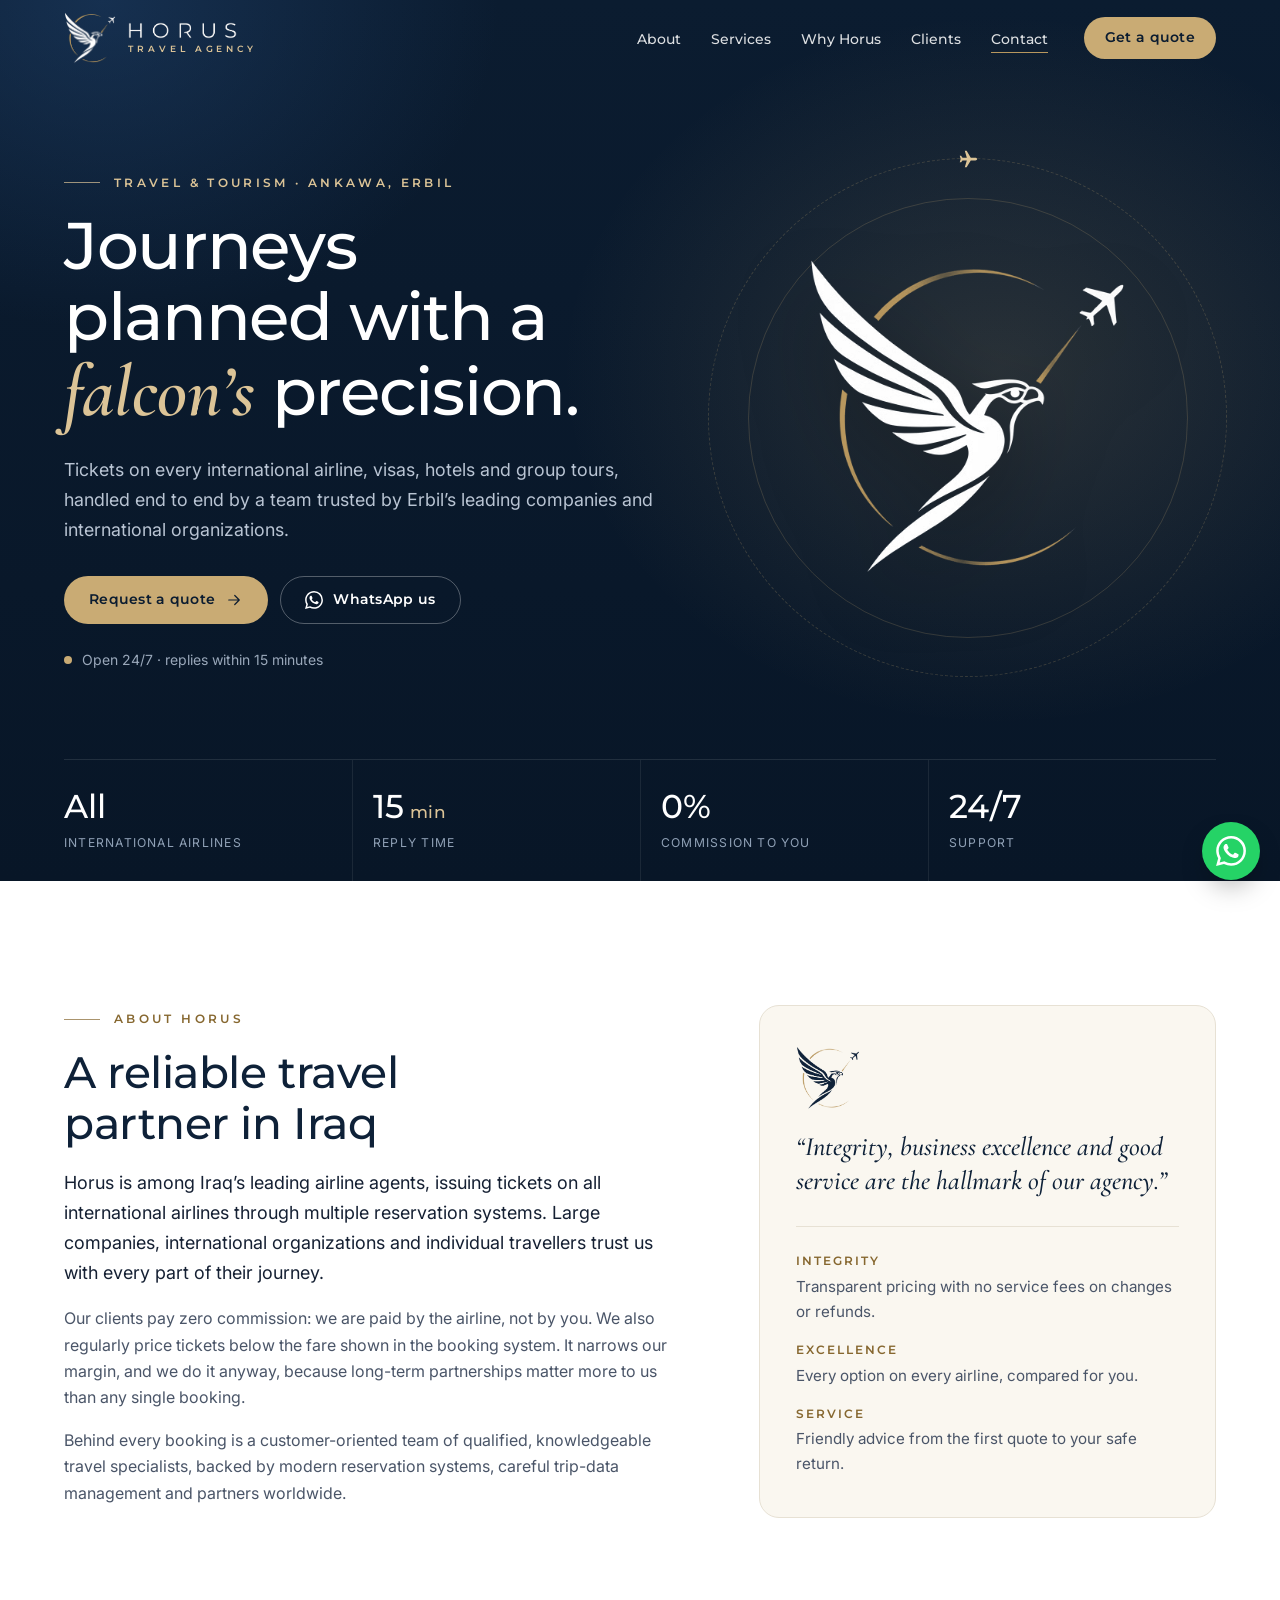
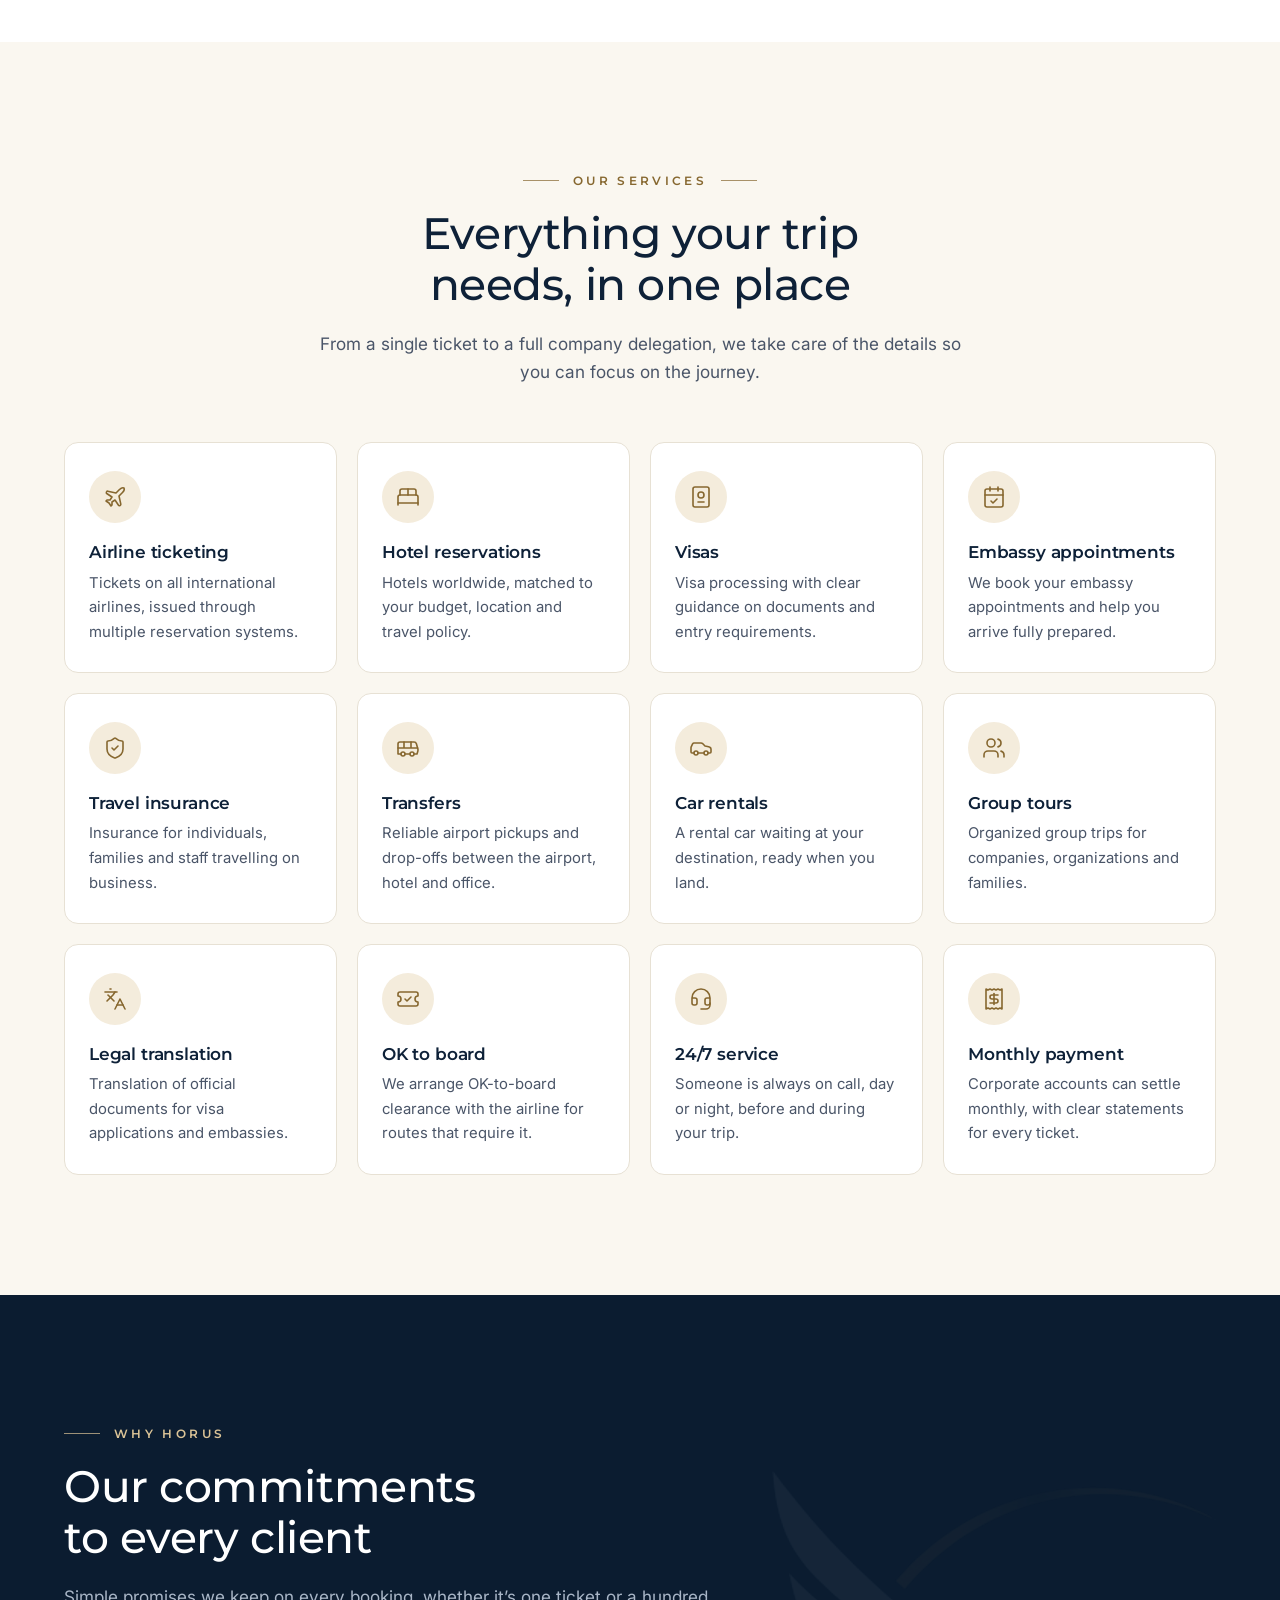
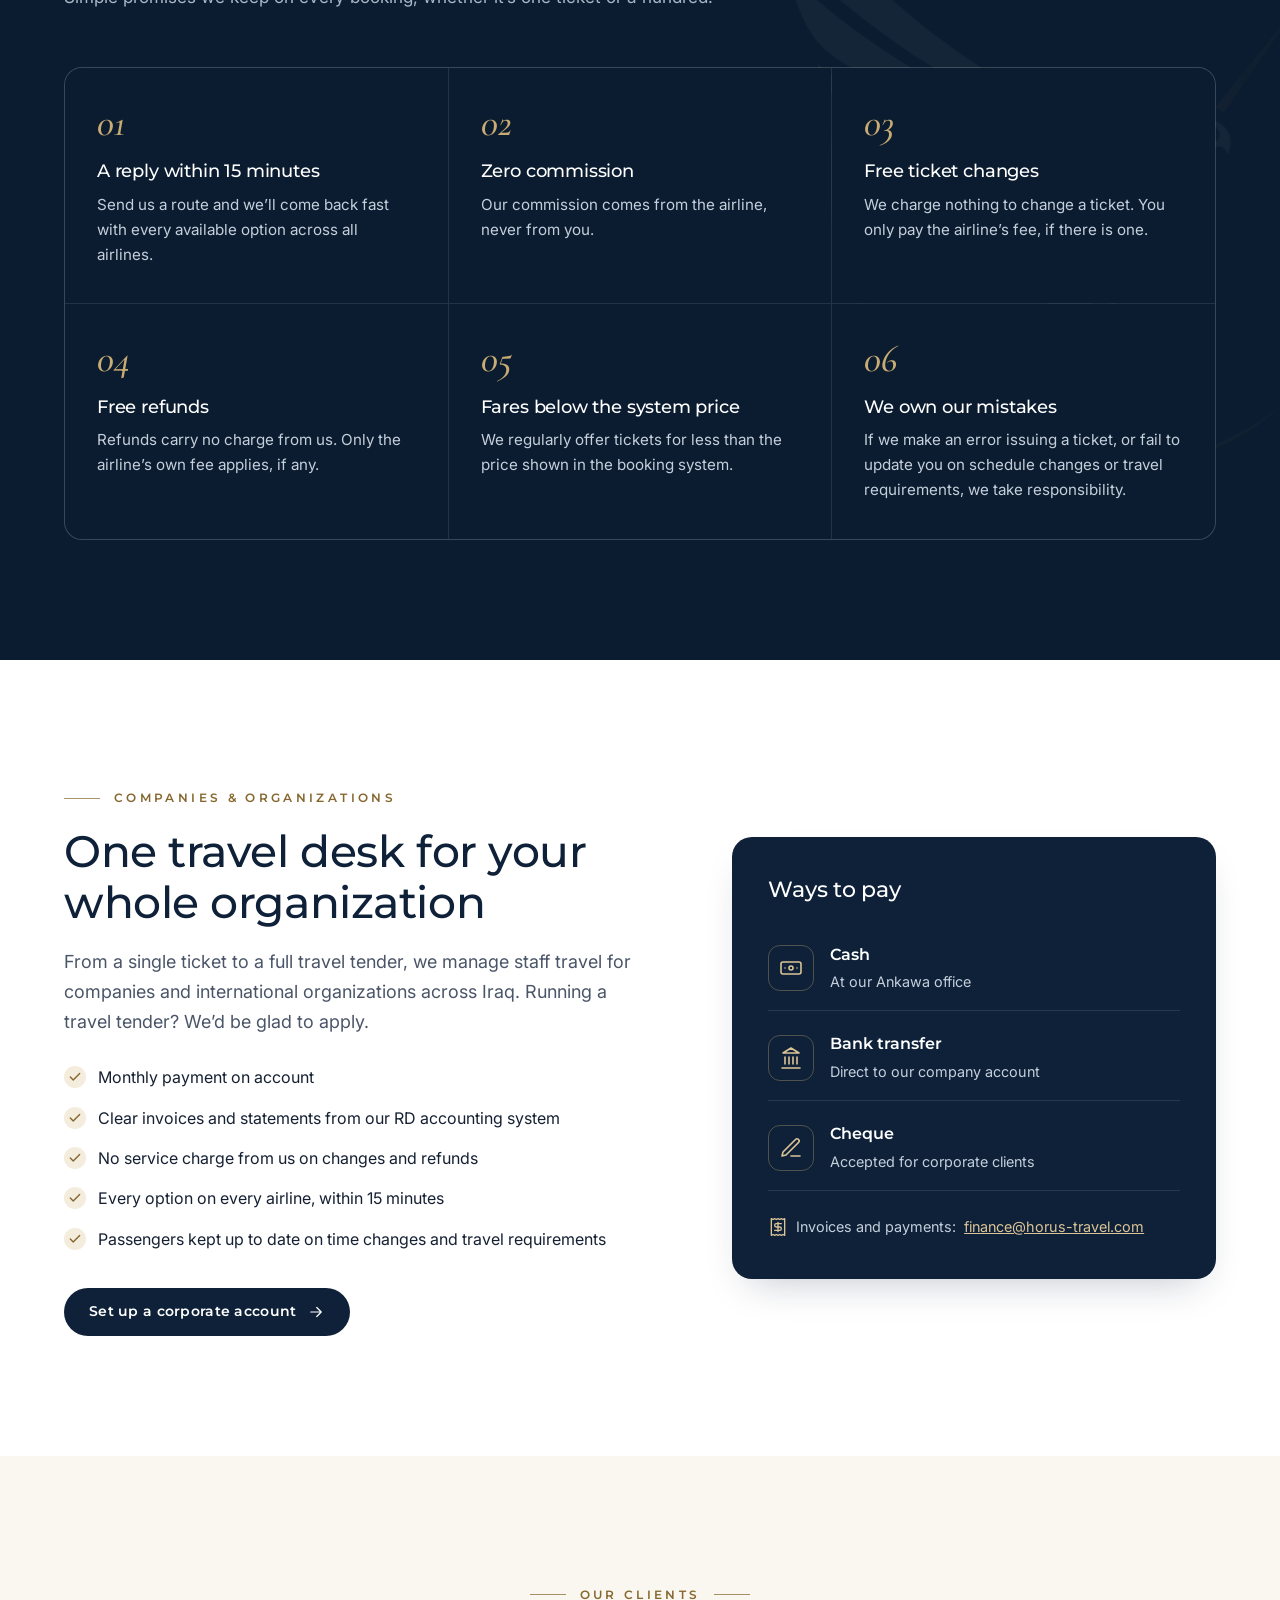
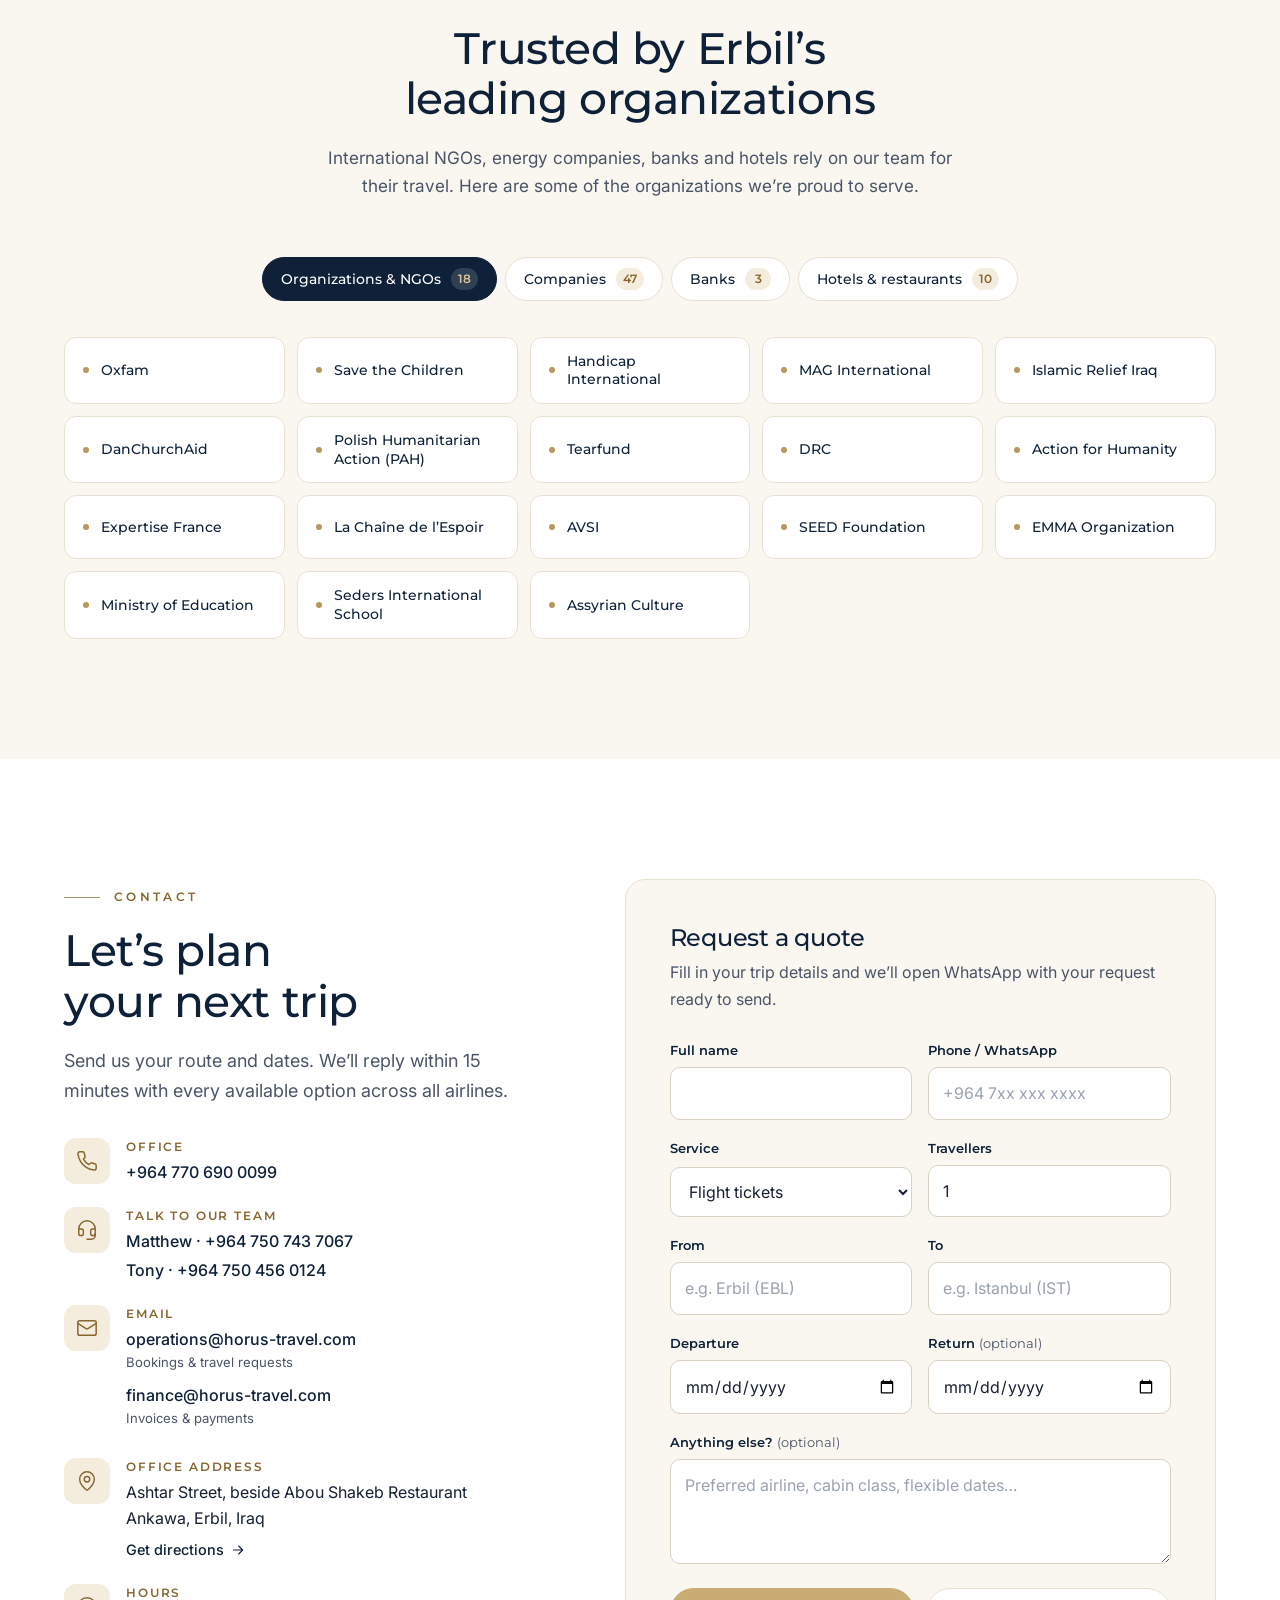
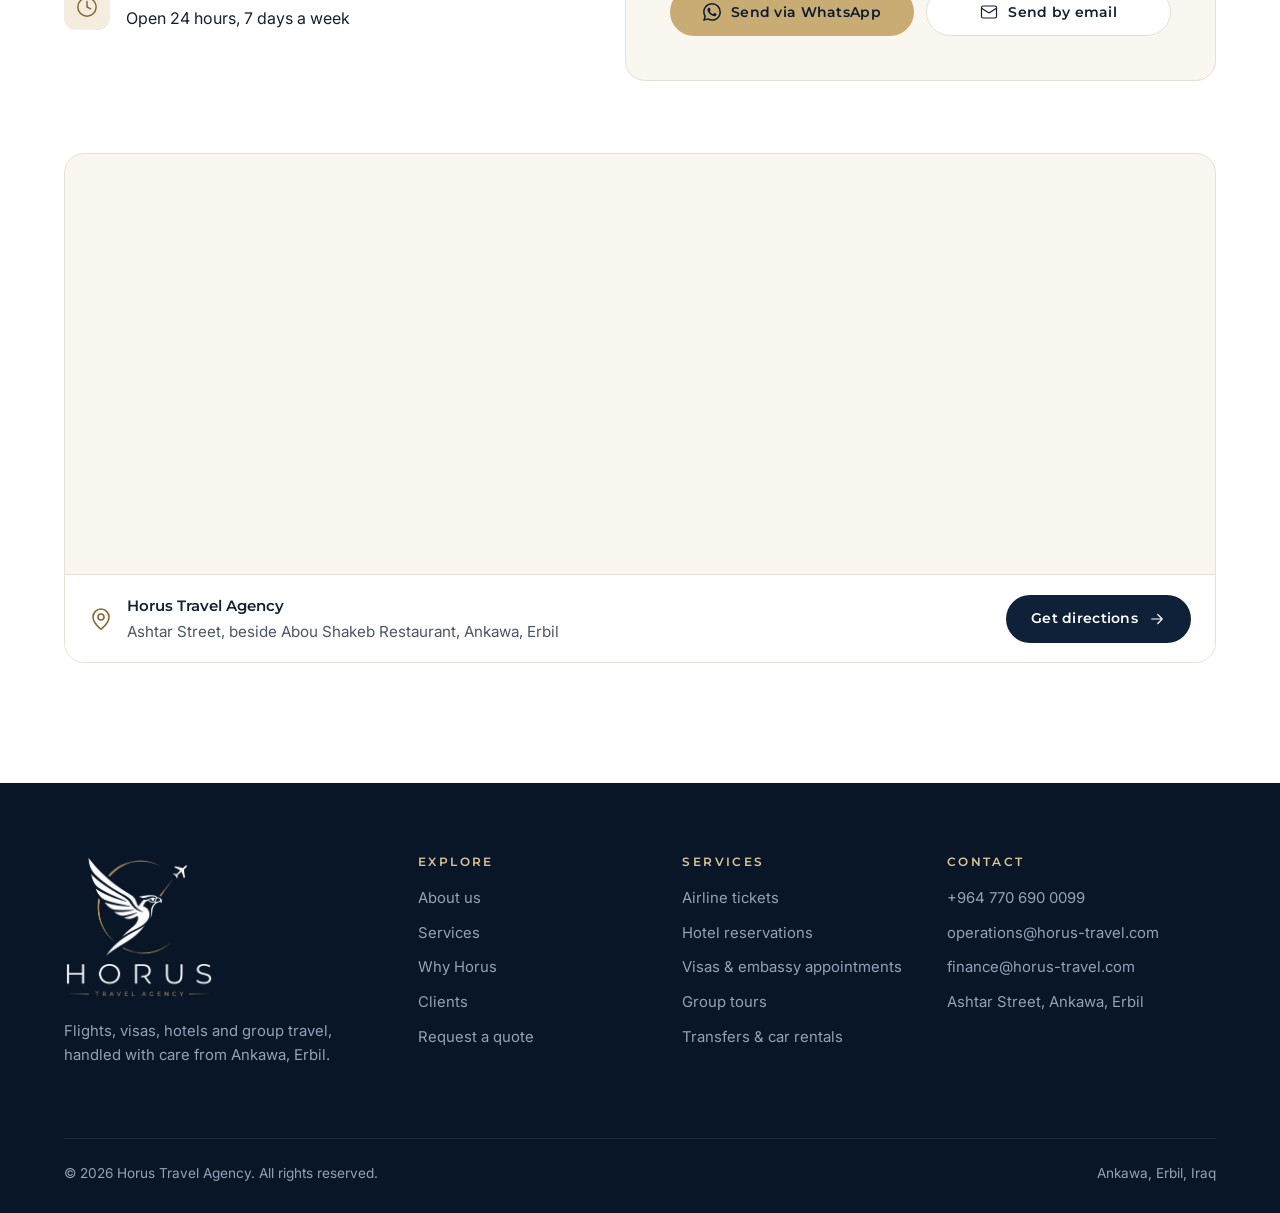
==== index.html @ 97828ed6 "Move website files to repository root for GitHub Pages Co-Authored-By: Claude Opus 5.5 (1M context) " ====
<!doctype html>
<html lang="en">
<head>
  <meta charset="utf-8">
  <meta name="viewport" content="width=device-width, initial-scale=1">
  <title>Horus Travel Agency | Flights, Visas &amp; Hotels in Erbil</title>
  <meta name="description" content="Horus Travel Agency in Ankawa, Erbil: tickets on all international airlines, visas, hotel reservations, group tours, transfers and 24/7 support. Zero commission and replies within 15 minutes.">
  <meta name="theme-color" content="#0B1C30">
  <link rel="canonical" href="https://horus-travel.com/">

  <meta property="og:type" content="website">
  <meta property="og:site_name" content="Horus Travel Agency">
  <meta property="og:title" content="Horus Travel Agency | Erbil, Iraq">
  <meta property="og:description" content="Tickets on all international airlines, visas, hotels and group tours. Zero commission, replies within 15 minutes, 24/7.">
  <meta property="og:url" content="https://horus-travel.com/">
  <meta property="og:image" content="https://horus-travel.com/assets/og-image.jpg">
  <meta name="twitter:card" content="summary_large_image">

  <link rel="icon" type="image/png" href="assets/favicon.png">
  <link rel="apple-touch-icon" href="assets/apple-touch-icon.png">

  <link rel="preconnect" href="https://fonts.googleapis.com">
  <link rel="preconnect" href="https://fonts.gstatic.com" crossorigin>
  <link href="https://fonts.googleapis.com/css2?family=Cormorant+Garamond:ital,wght@1,500;1,600&family=Inter:wght@400;500;600&family=Montserrat:wght@400;500;600&display=swap" rel="stylesheet">
  <link rel="stylesheet" href="css/style.css">
  <script>document.documentElement.classList.add('js');</script>

  <script type="application/ld+json">
  {
    "@context": "https://schema.org",
    "@type": "TravelAgency",
    "name": "Horus Travel Agency",
    "url": "https://horus-travel.com/",
    "logo": "https://horus-travel.com/assets/horus-logo.png",
    "image": "https://horus-travel.com/assets/og-image.jpg",
    "telephone": "+9647706900099",
    "email": "operations@horus-travel.com",
    "address": {
      "@type": "PostalAddress",
      "streetAddress": "Ashtar Street, beside Abou Shakeb Restaurant",
      "addressLocality": "Ankawa, Erbil",
      "addressCountry": "IQ"
    },
    "geo": {
      "@type": "GeoCoordinates",
      "latitude": 36.2302055,
      "longitude": 43.9888115
    },
    "hasMap": "https://www.google.com/maps?q=36.2302055,43.9888115",
    "openingHoursSpecification": {
      "@type": "OpeningHoursSpecification",
      "dayOfWeek": ["Monday","Tuesday","Wednesday","Thursday","Friday","Saturday","Sunday"],
      "opens": "00:00",
      "closes": "23:59"
    },
    "paymentAccepted": "Cash, Bank transfer, Cheque"
  }
  </script>
</head>
<body>

  <!-- Icon sprite -->
  <svg width="0" height="0" style="position:absolute" aria-hidden="true">
    <symbol id="i-plane" viewBox="0 0 24 24"><path d="M17.8 19.2 16 11l3.5-3.5C21 6 21.5 4 21 3c-1-.5-3 0-4.5 1.5L13 8 4.8 6.2c-.5-.1-.9.1-1.1.5l-.3.5c-.2.5-.1 1 .3 1.3L9 12l-2 3H4l-1 1 3 2 2 3 1-1v-3l3-2 3.5 5.3c.3.4.8.5 1.3.3l.5-.2c.4-.3.6-.7.5-1.2z"/></symbol>
    <symbol id="i-jet" viewBox="0 0 24 24"><path d="M12 2c.8 0 1.5.9 1.5 2v5l7.5 4.5v2l-7.5-2.2V18l2 1.5V21L12 20l-3.5 1v-1.5l2-1.5v-4.7L3 15.5v-2L10.5 9V4c0-1.1.7-2 1.5-2z"/></symbol>
    <symbol id="i-bed" viewBox="0 0 24 24"><path d="M2 20v-8a2 2 0 0 1 2-2h16a2 2 0 0 1 2 2v8"/><path d="M4 10V6a2 2 0 0 1 2-2h12a2 2 0 0 1 2 2v4"/><path d="M12 4v6"/><path d="M2 18h20"/></symbol>
    <symbol id="i-passport" viewBox="0 0 24 24"><rect x="4" y="2" width="16" height="20" rx="2"/><circle cx="12" cy="10" r="3"/><path d="M9 17h6"/></symbol>
    <symbol id="i-calendar" viewBox="0 0 24 24"><rect x="3" y="4" width="18" height="18" rx="2"/><path d="M16 2v4M8 2v4M3 10h18"/><path d="m9 16 2 2 4-4"/></symbol>
    <symbol id="i-shield" viewBox="0 0 24 24"><path d="M20 13c0 5-3.5 7.5-7.66 8.95a1 1 0 0 1-.67-.01C7.5 20.5 4 18 4 13V6a1 1 0 0 1 1-1c2 0 4.5-1.2 6.24-2.72a1.17 1.17 0 0 1 1.52 0C14.51 3.81 17 5 19 5a1 1 0 0 1 1 1z"/><path d="m9 12 2 2 4-4"/></symbol>
    <symbol id="i-bus" viewBox="0 0 24 24"><path d="M8 6v6M15 6v6M2 12h19.6"/><path d="M18 18h3s.5-1.7.8-2.8c.1-.4.2-.8.2-1.2 0-.4-.1-.8-.2-1.2l-1.4-5C20.1 6.8 19.1 6 18 6H4a2 2 0 0 0-2 2v10h3"/><circle cx="7" cy="18" r="2"/><path d="M9 18h5"/><circle cx="16" cy="18" r="2"/></symbol>
    <symbol id="i-car" viewBox="0 0 24 24"><path d="M19 17h2c.6 0 1-.4 1-1v-3c0-.9-.7-1.7-1.5-1.9C18.7 10.6 16 10 16 10s-1.3-1.4-2.2-2.3c-.5-.4-1.1-.7-1.8-.7H5c-.6 0-1.1.4-1.4.9l-1.4 2.9A3.7 3.7 0 0 0 2 12v4c0 .6.4 1 1 1h2"/><circle cx="7" cy="17" r="2"/><path d="M9 17h6"/><circle cx="17" cy="17" r="2"/></symbol>
    <symbol id="i-users" viewBox="0 0 24 24"><path d="M16 21v-2a4 4 0 0 0-4-4H6a4 4 0 0 0-4 4v2"/><circle cx="9" cy="7" r="4"/><path d="M22 21v-2a4 4 0 0 0-3-3.87"/><path d="M16 3.13a4 4 0 0 1 0 7.75"/></symbol>
    <symbol id="i-languages" viewBox="0 0 24 24"><path d="m5 8 6 6"/><path d="m4 14 6-6 2-3"/><path d="M2 5h12"/><path d="M7 2h1"/><path d="m22 22-5-10-5 10"/><path d="M14 18h6"/></symbol>
    <symbol id="i-ticket" viewBox="0 0 24 24"><path d="M2 9a3 3 0 0 1 0 6v2a2 2 0 0 0 2 2h16a2 2 0 0 0 2-2v-2a3 3 0 0 1 0-6V7a2 2 0 0 0-2-2H4a2 2 0 0 0-2 2Z"/><path d="m9 12 2 2 4-4"/></symbol>
    <symbol id="i-headset" viewBox="0 0 24 24"><path d="M3 11h3a2 2 0 0 1 2 2v3a2 2 0 0 1-2 2H5a2 2 0 0 1-2-2v-5Zm0 0a9 9 0 1 1 18 0m0 0v5a2 2 0 0 1-2 2h-1a2 2 0 0 1-2-2v-3a2 2 0 0 1 2-2h3Z"/><path d="M21 16v2a4 4 0 0 1-4 4h-5"/></symbol>
    <symbol id="i-receipt" viewBox="0 0 24 24"><path d="M4 2v20l2-1 2 1 2-1 2 1 2-1 2 1 2-1 2 1V2l-2 1-2-1-2 1-2-1-2 1-2-1-2 1Z"/><path d="M16 8h-6a2 2 0 1 0 0 4h4a2 2 0 1 1 0 4H8"/><path d="M12 17.5v-11"/></symbol>
    <symbol id="i-banknote" viewBox="0 0 24 24"><rect x="2" y="6" width="20" height="12" rx="2"/><circle cx="12" cy="12" r="2"/><path d="M6 12h.01M18 12h.01"/></symbol>
    <symbol id="i-bank" viewBox="0 0 24 24"><path d="M3 22h18"/><path d="M6 18v-7M10 18v-7M14 18v-7M18 18v-7"/><path d="M12 2 20 7H4z"/></symbol>
    <symbol id="i-pen" viewBox="0 0 24 24"><path d="M12 20h9"/><path d="M16.5 3.5a2.12 2.12 0 0 1 3 3L7 19l-4 1 1-4Z"/></symbol>
    <symbol id="i-phone" viewBox="0 0 24 24"><path d="M22 16.92v3a2 2 0 0 1-2.18 2 19.79 19.79 0 0 1-8.63-3.07 19.5 19.5 0 0 1-6-6 19.79 19.79 0 0 1-3.07-8.67A2 2 0 0 1 4.11 2h3a2 2 0 0 1 2 1.72 12.84 12.84 0 0 0 .7 2.81 2 2 0 0 1-.45 2.11L8.09 9.91a16 16 0 0 0 6 6l1.27-1.27a2 2 0 0 1 2.11-.45 12.84 12.84 0 0 0 2.81.7A2 2 0 0 1 22 16.92z"/></symbol>
    <symbol id="i-mail" viewBox="0 0 24 24"><rect x="2" y="4" width="20" height="16" rx="2"/><path d="m22 7-8.97 5.7a1.94 1.94 0 0 1-2.06 0L2 7"/></symbol>
    <symbol id="i-pin" viewBox="0 0 24 24"><path d="M20 10c0 4.993-5.539 10.193-7.399 11.799a1 1 0 0 1-1.202 0C9.539 20.193 4 14.993 4 10a8 8 0 0 1 16 0"/><circle cx="12" cy="10" r="3"/></symbol>
    <symbol id="i-clock" viewBox="0 0 24 24"><circle cx="12" cy="12" r="10"/><path d="M12 6v6l4 2"/></symbol>
    <symbol id="i-check" viewBox="0 0 24 24"><path d="M20 6 9 17l-5-5"/></symbol>
    <symbol id="i-arrow" viewBox="0 0 24 24"><path d="M5 12h14M13 6l6 6-6 6"/></symbol>
    <symbol id="i-whatsapp" viewBox="0 0 24 24"><path d="M17.472 14.382c-.297-.149-1.758-.867-2.03-.967-.273-.099-.471-.148-.67.15-.197.297-.767.966-.94 1.164-.173.199-.347.223-.644.075-.297-.15-1.255-.463-2.39-1.475-.883-.788-1.48-1.761-1.653-2.059-.173-.297-.018-.458.13-.606.134-.133.298-.347.446-.52.149-.174.198-.298.298-.497.099-.198.05-.371-.025-.52-.075-.149-.669-1.612-.916-2.207-.242-.579-.487-.5-.669-.51-.173-.008-.371-.01-.57-.01-.198 0-.52.074-.792.372-.272.297-1.04 1.016-1.04 2.479 0 1.462 1.065 2.875 1.213 3.074.149.198 2.096 3.2 5.077 4.487.709.306 1.262.489 1.694.625.712.227 1.36.195 1.871.118.571-.085 1.758-.719 2.006-1.413.248-.694.248-1.289.173-1.413-.074-.124-.272-.198-.57-.347m-5.421 7.403h-.004a9.87 9.87 0 0 1-5.031-1.378l-.361-.214-3.741.982.998-3.648-.235-.374a9.86 9.86 0 0 1-1.51-5.26c.001-5.45 4.436-9.884 9.888-9.884 2.64 0 5.122 1.03 6.988 2.898a9.825 9.825 0 0 1 2.893 6.994c-.003 5.45-4.437 9.884-9.885 9.884m8.413-18.297A11.815 11.815 0 0 0 12.05 0C5.495 0 .16 5.335.157 11.892c0 2.096.547 4.142 1.588 5.945L.057 24l6.305-1.654a11.882 11.882 0 0 0 5.683 1.448h.005c6.554 0 11.89-5.335 11.893-11.893a11.821 11.821 0 0 0-3.48-8.413Z"/></symbol>
  </svg>

  <a class="skip-link" href="#main">Skip to content</a>

  <!-- ============ Header ============ -->
  <header class="site-header" id="top">
    <div class="container header-inner">
      <a class="brand" href="#top" aria-label="Horus Travel Agency, back to top">
        <span class="brand-mark">
          <img class="on-light" src="assets/horus-mark.png" alt="" width="421" height="418">
          <img class="on-dark" src="assets/horus-mark-light.png" alt="" width="421" height="418">
        </span>
        <span class="brand-text">
          <span class="brand-word">
            <img class="on-light" src="assets/horus-wordmark.png" alt="" width="605" height="94">
            <img class="on-dark" src="assets/horus-wordmark-light.png" alt="" width="605" height="94">
          </span>
          <span class="brand-tag">Travel Agency</span>
        </span>
      </a>

      <nav class="site-nav" id="site-nav" aria-label="Main">
        <ul>
          <li><a href="#about">About</a></li>
          <li><a href="#services">Services</a></li>
          <li><a href="#why">Why Horus</a></li>
          <li><a href="#clients">Clients</a></li>
          <li><a href="#contact">Contact</a></li>
        </ul>
        <a class="btn btn-gold nav-cta" href="#quote">Get a quote</a>
      </nav>

      <button class="nav-toggle" type="button" aria-controls="site-nav" aria-expanded="false" aria-label="Open menu">
        <span></span><span></span><span></span>
      </button>
    </div>
  </header>

  <main id="main">

    <!-- ============ Hero ============ -->
    <section class="hero">
      <div class="hero-bg" aria-hidden="true"></div>
      <div class="container hero-grid">
        <div class="hero-copy">
          <p class="eyebrow eyebrow-light">Travel &amp; Tourism · Ankawa, Erbil</p>
          <h1>Journeys planned with a <em>falcon’s</em> precision.</h1>
          <p class="hero-lead">Tickets on every international airline, visas, hotels and group tours, handled end to end by a team trusted by Erbil’s leading companies and international organizations.</p>
          <div class="hero-actions">
            <a class="btn btn-gold" href="#quote">Request a quote <svg class="icon"><use href="#i-arrow"/></svg></a>
            <a class="btn btn-ghost" href="https://wa.me/9647706900099" target="_blank" rel="noopener"><svg class="icon icon-fill"><use href="#i-whatsapp"/></svg> WhatsApp us</a>
          </div>
          <p class="hero-note"><span class="pulse" aria-hidden="true"></span> Open 24/7 · replies within 15 minutes</p>
        </div>

        <div class="hero-art" aria-hidden="true">
          <div class="orbit orbit-inner"></div>
          <div class="orbit orbit-outer"><svg class="orbit-plane icon-fill"><use href="#i-jet"/></svg></div>
          <img src="assets/horus-mark-light.png" alt="" width="421" height="418">
        </div>
      </div>

      <div class="container">
        <ul class="stats">
          <li><strong>All</strong><span>International airlines</span></li>
          <li><strong>15<small> min</small></strong><span>Reply time</span></li>
          <li><strong>0%</strong><span>Commission to you</span></li>
          <li><strong>24/7</strong><span>Support</span></li>
        </ul>
      </div>
    </section>

    <!-- ============ About ============ -->
    <section class="section about" id="about">
      <div class="container about-grid">
        <div class="about-copy reveal">
          <p class="eyebrow">About Horus</p>
          <h2>A reliable travel partner in Iraq</h2>
          <p class="lead">Horus is among Iraq’s leading airline agents, issuing tickets on all international airlines through multiple reservation systems. Large companies, international organizations and individual travellers trust us with every part of their journey.</p>
          <p>Our clients pay zero commission: we are paid by the airline, not by you. We also regularly price tickets below the fare shown in the booking system. It narrows our margin, and we do it anyway, because long-term partnerships matter more to us than any single booking.</p>
          <p>Behind every booking is a customer-oriented team of qualified, knowledgeable travel specialists, backed by modern reservation systems, careful trip-data management and partners worldwide.</p>
        </div>

        <aside class="about-card reveal">
          <img class="about-card-mark" src="assets/horus-mark.png" alt="" width="421" height="418">
          <blockquote>“Integrity, business excellence and good service are the hallmark of our agency.”</blockquote>
          <ul class="values">
            <li><strong>Integrity</strong><span>Transparent pricing with no service fees on changes or refunds.</span></li>
            <li><strong>Excellence</strong><span>Every option on every airline, compared for you.</span></li>
            <li><strong>Service</strong><span>Friendly advice from the first quote to your safe return.</span></li>
          </ul>
        </aside>
      </div>
    </section>

    <!-- ============ Services ============ -->
    <section class="section services" id="services">
      <div class="container">
        <div class="section-head center reveal">
          <p class="eyebrow">Our services</p>
          <h2>Everything your trip needs, in one place</h2>
          <p>From a single ticket to a full company delegation, we take care of the details so you can focus on the journey.</p>
        </div>

        <div class="service-grid stagger">
          <article class="service-card reveal">
            <div class="service-icon"><svg class="icon"><use href="#i-plane"/></svg></div>
            <h3>Airline ticketing</h3>
            <p>Tickets on all international airlines, issued through multiple reservation systems.</p>
          </article>
          <article class="service-card reveal">
            <div class="service-icon"><svg class="icon"><use href="#i-bed"/></svg></div>
            <h3>Hotel reservations</h3>
            <p>Hotels worldwide, matched to your budget, location and travel policy.</p>
          </article>
          <article class="service-card reveal">
            <div class="service-icon"><svg class="icon"><use href="#i-passport"/></svg></div>
            <h3>Visas</h3>
            <p>Visa processing with clear guidance on documents and entry requirements.</p>
          </article>
          <article class="service-card reveal">
            <div class="service-icon"><svg class="icon"><use href="#i-calendar"/></svg></div>
            <h3>Embassy appointments</h3>
            <p>We book your embassy appointments and help you arrive fully prepared.</p>
          </article>
          <article class="service-card reveal">
            <div class="service-icon"><svg class="icon"><use href="#i-shield"/></svg></div>
            <h3>Travel insurance</h3>
            <p>Insurance for individuals, families and staff travelling on business.</p>
          </article>
          <article class="service-card reveal">
            <div class="service-icon"><svg class="icon"><use href="#i-bus"/></svg></div>
            <h3>Transfers</h3>
            <p>Reliable airport pickups and drop-offs between the airport, hotel and office.</p>
          </article>
          <article class="service-card reveal">
            <div class="service-icon"><svg class="icon"><use href="#i-car"/></svg></div>
            <h3>Car rentals</h3>
            <p>A rental car waiting at your destination, ready when you land.</p>
          </article>
          <article class="service-card reveal">
            <div class="service-icon"><svg class="icon"><use href="#i-users"/></svg></div>
            <h3>Group tours</h3>
            <p>Organized group trips for companies, organizations and families.</p>
          </article>
          <article class="service-card reveal">
            <div class="service-icon"><svg class="icon"><use href="#i-languages"/></svg></div>
            <h3>Legal translation</h3>
            <p>Translation of official documents for visa applications and embassies.</p>
          </article>
          <article class="service-card reveal">
            <div class="service-icon"><svg class="icon"><use href="#i-ticket"/></svg></div>
            <h3>OK to board</h3>
            <p>We arrange OK-to-board clearance with the airline for routes that require it.</p>
          </article>
          <article class="service-card reveal">
            <div class="service-icon"><svg class="icon"><use href="#i-headset"/></svg></div>
            <h3>24/7 service</h3>
            <p>Someone is always on call, day or night, before and during your trip.</p>
          </article>
          <article class="service-card reveal">
            <div class="service-icon"><svg class="icon"><use href="#i-receipt"/></svg></div>
            <h3>Monthly payment</h3>
            <p>Corporate accounts can settle monthly, with clear statements for every ticket.</p>
          </article>
        </div>
      </div>
    </section>

    <!-- ============ Why Horus ============ -->
    <section class="section why" id="why">
      <img class="why-watermark" src="assets/horus-mark-light.png" alt="" width="421" height="418" aria-hidden="true">
      <div class="container">
        <div class="section-head reveal">
          <p class="eyebrow eyebrow-light">Why Horus</p>
          <h2>Our commitments to every client</h2>
          <p>Simple promises we keep on every booking, whether it’s one ticket or a hundred.</p>
        </div>

        <ol class="why-grid stagger">
          <li class="why-item reveal">
            <span class="why-num">01</span>
            <h3>A reply within 15 minutes</h3>
            <p>Send us a route and we’ll come back fast with every available option across all airlines.</p>
          </li>
          <li class="why-item reveal">
            <span class="why-num">02</span>
            <h3>Zero commission</h3>
            <p>Our commission comes from the airline, never from you.</p>
          </li>
          <li class="why-item reveal">
            <span class="why-num">03</span>
            <h3>Free ticket changes</h3>
            <p>We charge nothing to change a ticket. You only pay the airline’s fee, if there is one.</p>
          </li>
          <li class="why-item reveal">
            <span class="why-num">04</span>
            <h3>Free refunds</h3>
            <p>Refunds carry no charge from us. Only the airline’s own fee applies, if any.</p>
          </li>
          <li class="why-item reveal">
            <span class="why-num">05</span>
            <h3>Fares below the system price</h3>
            <p>We regularly offer tickets for less than the price shown in the booking system.</p>
          </li>
          <li class="why-item reveal">
            <span class="why-num">06</span>
            <h3>We own our mistakes</h3>
            <p>If we make an error issuing a ticket, or fail to update you on schedule changes or travel requirements, we take responsibility.</p>
          </li>
        </ol>
      </div>
    </section>

    <!-- ============ Corporate & payment ============ -->
    <section class="section corporate" id="corporate">
      <div class="container corp-grid">
        <div class="corp-copy reveal">
          <p class="eyebrow">Companies &amp; organizations</p>
          <h2>One travel desk for your whole organization</h2>
          <p class="lead">From a single ticket to a full travel tender, we manage staff travel for companies and international organizations across Iraq. Running a travel tender? We’d be glad to apply.</p>
          <ul class="checklist">
            <li><svg class="icon"><use href="#i-check"/></svg>Monthly payment on account</li>
            <li><svg class="icon"><use href="#i-check"/></svg>Clear invoices and statements from our RD accounting system</li>
            <li><svg class="icon"><use href="#i-check"/></svg>No service charge from us on changes and refunds</li>
            <li><svg class="icon"><use href="#i-check"/></svg>Every option on every airline, within 15 minutes</li>
            <li><svg class="icon"><use href="#i-check"/></svg>Passengers kept up to date on time changes and travel requirements</li>
          </ul>
          <a class="btn btn-navy" href="#contact">Set up a corporate account <svg class="icon"><use href="#i-arrow"/></svg></a>
        </div>

        <aside class="pay-card reveal">
          <h3>Ways to pay</h3>
          <ul class="pay-list">
            <li>
              <span class="pay-icon"><svg class="icon"><use href="#i-banknote"/></svg></span>
              <div><strong>Cash</strong><span>At our Ankawa office</span></div>
            </li>
            <li>
              <span class="pay-icon"><svg class="icon"><use href="#i-bank"/></svg></span>
              <div><strong>Bank transfer</strong><span>Direct to our company account</span></div>
            </li>
            <li>
              <span class="pay-icon"><svg class="icon"><use href="#i-pen"/></svg></span>
              <div><strong>Cheque</strong><span>Accepted for corporate clients</span></div>
            </li>
          </ul>
          <p class="pay-note"><svg class="icon"><use href="#i-receipt"/></svg> Invoices and payments: <a href="mailto:finance@horus-travel.com">finance@horus-travel.com</a></p>
        </aside>
      </div>
    </section>

    <!-- ============ Clients ============ -->
    <section class="section clients" id="clients">
      <div class="container">
        <div class="section-head center reveal">
          <p class="eyebrow">Our clients</p>
          <h2>Trusted by Erbil’s leading organizations</h2>
          <p>International NGOs, energy companies, banks and hotels rely on our team for their travel. Here are some of the organizations we’re proud to serve.</p>
        </div>

        <div class="tabs reveal" role="tablist" aria-label="Client categories">
          <button class="tab" type="button" role="tab" id="tab-org" aria-controls="panel-org" aria-selected="true">Organizations &amp; NGOs <span class="count">18</span></button>
          <button class="tab" type="button" role="tab" id="tab-co" aria-controls="panel-co" aria-selected="false" tabindex="-1">Companies <span class="count">47</span></button>
          <button class="tab" type="button" role="tab" id="tab-bank" aria-controls="panel-bank" aria-selected="false" tabindex="-1">Banks <span class="count">3</span></button>
          <button class="tab" type="button" role="tab" id="tab-hosp" aria-controls="panel-hosp" aria-selected="false" tabindex="-1">Hotels &amp; restaurants <span class="count">10</span></button>
        </div>

        <div class="tab-panel" id="panel-org" role="tabpanel" aria-labelledby="tab-org" tabindex="0">
          <ul class="client-grid">
            <li>Oxfam</li>
            <li>Save the Children</li>
            <li>Handicap International</li>
            <li>MAG International</li>
            <li>Islamic Relief Iraq</li>
            <li>DanChurchAid</li>
            <li>Polish Humanitarian Action (PAH)</li>
            <li>Tearfund</li>
            <li>DRC</li>
            <li>Action for Humanity</li>
            <li>Expertise France</li>
            <li>La Chaîne de l’Espoir</li>
            <li>AVSI</li>
            <li>SEED Foundation</li>
            <li>EMMA Organization</li>
            <li>Ministry of Education</li>
            <li>Seders International School</li>
            <li>Assyrian Culture</li>
          </ul>
        </div>

        <div class="tab-panel" id="panel-co" role="tabpanel" aria-labelledby="tab-co" tabindex="0">
          <ul class="client-grid">
            <li>Schlumberger Middle East SA</li>
            <li>Kurd Neft</li>
            <li>Lockhart Oil Field Services</li>
            <li>Ascent Oil Co</li>
            <li>National Petroleum Service Company (NPSC)</li>
            <li>BMB International Offshore</li>
            <li>Wha Company (Rosneft Iraq supplier)</li>
            <li>Xerox</li>
            <li>Lavazza Group</li>
            <li>Transsion</li>
            <li>Al Hayat Company (Pepsi)</li>
            <li>Hamra Insurance Company</li>
            <li>Dalo Group Companies</li>
            <li>Dalta Group</li>
            <li>Bakoor Group</li>
            <li>Karawanchi Group</li>
            <li>M and A Group</li>
            <li>Salam Group</li>
            <li>Yam Group</li>
            <li>Mega Pharma</li>
            <li>Direct Pharma</li>
            <li>Glob Med</li>
            <li>Tops Al Atkan Medicines &amp; Medical</li>
            <li>Samabelade for Medicine &amp; Medical Supplies</li>
            <li>Bait Al Dawaa</li>
            <li>Life Support Team</li>
            <li>Interno for General Contracting</li>
            <li>Rome Castle Finishing &amp; Decoration</li>
            <li>House Care</li>
            <li>Sharanish Company</li>
            <li>Al Anqood Company</li>
            <li>Amir Co</li>
            <li>Panama Company</li>
            <li>Angona Company</li>
            <li>Qandil Company</li>
            <li>Al Madawi Company</li>
            <li>Al Haydary Company</li>
            <li>Sahl Al Hareer Company</li>
            <li>Al-Uroush Automotive Trading Company</li>
            <li>Lebanese American Service</li>
            <li>Circle Displays</li>
            <li>IFP Iraq</li>
            <li>4Bridges</li>
            <li>Food Hall Company</li>
            <li>Farage Printing Company</li>
            <li>Babylon Media Company</li>
            <li>FNC</li>
          </ul>
        </div>

        <div class="tab-panel" id="panel-bank" role="tabpanel" aria-labelledby="tab-bank" tabindex="0">
          <ul class="client-grid">
            <li>Albaraka Bank</li>
            <li>QNB</li>
            <li>Arabia Bank</li>
          </ul>
        </div>

        <div class="tab-panel" id="panel-hosp" role="tabpanel" aria-labelledby="tab-hosp" tabindex="0">
          <ul class="client-grid">
            <li>Classy Hotel</li>
            <li>Ankawa Royal Hotel</li>
            <li>Erbil Sun Hotel</li>
            <li>Arches Restaurant &amp; Bar</li>
            <li>Well Done Bowl</li>
            <li>Mr Espresso</li>
            <li>O Caffe</li>
            <li>Branch Cafe</li>
            <li>Noosh Café</li>
            <li>Deja Vu</li>
          </ul>
        </div>
      </div>
    </section>

    <!-- ============ Contact ============ -->
    <section class="section contact" id="contact">
      <div class="container contact-grid">
        <div class="contact-info reveal">
          <p class="eyebrow">Contact</p>
          <h2>Let’s plan your next trip</h2>
          <p class="lead">Send us your route and dates. We’ll reply within 15 minutes with every available option across all airlines.</p>

          <ul class="contact-list">
            <li>
              <span class="contact-icon"><svg class="icon"><use href="#i-phone"/></svg></span>
              <div>
                <span class="contact-label">Office</span>
                <a href="tel:+9647706900099">+964 770 690 0099</a>
              </div>
            </li>
            <li>
              <span class="contact-icon"><svg class="icon"><use href="#i-headset"/></svg></span>
              <div>
                <span class="contact-label">Talk to our team</span>
                <a href="tel:+9647507437067">Matthew · +964 750 743 7067</a>
                <a href="tel:+9647504560124">Tony · +964 750 456 0124</a>
              </div>
            </li>
            <li>
              <span class="contact-icon"><svg class="icon"><use href="#i-mail"/></svg></span>
              <div>
                <span class="contact-label">Email</span>
                <a href="mailto:operations@horus-travel.com">operations@horus-travel.com</a>
                <span class="contact-sub">Bookings &amp; travel requests</span>
                <a href="mailto:finance@horus-travel.com">finance@horus-travel.com</a>
                <span class="contact-sub">Invoices &amp; payments</span>
              </div>
            </li>
            <li>
              <span class="contact-icon"><svg class="icon"><use href="#i-pin"/></svg></span>
              <div>
                <span class="contact-label">Office address</span>
                <address>Ashtar Street, beside Abou Shakeb Restaurant<br>Ankawa, Erbil, Iraq</address>
                <a class="contact-link" href="https://www.google.com/maps/dir/?api=1&amp;destination=36.2302055%2C43.9888115" target="_blank" rel="noopener">Get directions <svg class="icon"><use href="#i-arrow"/></svg></a>
              </div>
            </li>
            <li>
              <span class="contact-icon"><svg class="icon"><use href="#i-clock"/></svg></span>
              <div>
                <span class="contact-label">Hours</span>
                <span>Open 24 hours, 7 days a week</span>
              </div>
            </li>
          </ul>
        </div>

        <div class="quote-card reveal" id="quote">
          <h3>Request a quote</h3>
          <p class="quote-intro">Fill in your trip details and we’ll open WhatsApp with your request ready to send.</p>

          <form id="quote-form" class="quote-form">
            <div class="field">
              <label for="q-name">Full name</label>
              <input id="q-name" name="name" type="text" autocomplete="name" required>
            </div>
            <div class="field">
              <label for="q-phone">Phone / WhatsApp</label>
              <input id="q-phone" name="phone" type="tel" autocomplete="tel" placeholder="+964 7xx xxx xxxx" required>
            </div>
            <div class="field">
              <label for="q-service">Service</label>
              <select id="q-service" name="service">
                <option>Flight tickets</option>
                <option>Hotel reservation</option>
                <option>Visa / embassy appointment</option>
                <option>Group tour</option>
                <option>Airport transfer</option>
                <option>Car rental</option>
                <option>Travel insurance</option>
                <option>Legal translation</option>
                <option>Corporate account</option>
                <option>Other</option>
              </select>
            </div>
            <div class="field">
              <label for="q-travellers">Travellers</label>
              <input id="q-travellers" name="travellers" type="number" min="1" max="500" value="1" inputmode="numeric">
            </div>
            <div class="field">
              <label for="q-from">From</label>
              <input id="q-from" name="from" type="text" placeholder="e.g. Erbil (EBL)">
            </div>
            <div class="field">
              <label for="q-to">To</label>
              <input id="q-to" name="to" type="text" placeholder="e.g. Istanbul (IST)">
            </div>
            <div class="field">
              <label for="q-depart">Departure</label>
              <input id="q-depart" name="depart" type="date">
            </div>
            <div class="field">
              <label for="q-return">Return <span class="optional">(optional)</span></label>
              <input id="q-return" name="return" type="date">
            </div>
            <div class="field field-full">
              <label for="q-notes">Anything else? <span class="optional">(optional)</span></label>
              <textarea id="q-notes" name="notes" rows="3" placeholder="Preferred airline, cabin class, flexible dates…"></textarea>
            </div>
            <div class="form-actions field-full">
              <button class="btn btn-gold" type="submit"><svg class="icon icon-fill"><use href="#i-whatsapp"/></svg> Send via WhatsApp</button>
              <button class="btn btn-outline" type="button" id="send-email"><svg class="icon"><use href="#i-mail"/></svg> Send by email</button>
            </div>
          </form>
        </div>
      </div>

      <div class="container">
        <div class="map-card reveal">
          <iframe title="Horus Travel Agency office on Google Maps" src="https://maps.google.com/maps?q=36.2302055,43.9888115&amp;z=17&amp;hl=en&amp;output=embed" loading="lazy" referrerpolicy="no-referrer-when-downgrade" allowfullscreen></iframe>
          <div class="map-bar">
            <p>
              <svg class="icon"><use href="#i-pin"/></svg>
              <span><strong>Horus Travel Agency</strong>Ashtar Street, beside Abou Shakeb Restaurant, Ankawa, Erbil</span>
            </p>
            <a class="btn btn-navy" href="https://www.google.com/maps/dir/?api=1&amp;destination=36.2302055%2C43.9888115" target="_blank" rel="noopener">Get directions <svg class="icon"><use href="#i-arrow"/></svg></a>
          </div>
        </div>
      </div>
    </section>
  </main>

  <!-- ============ Footer ============ -->
  <footer class="site-footer">
    <div class="container footer-grid">
      <div class="footer-brand">
        <img src="assets/horus-logo-light.png" alt="Horus Travel Agency" width="617" height="592">
        <p>Flights, visas, hotels and group travel, handled with care from Ankawa, Erbil.</p>
      </div>
      <div>
        <h4>Explore</h4>
        <ul>
          <li><a href="#about">About us</a></li>
          <li><a href="#services">Services</a></li>
          <li><a href="#why">Why Horus</a></li>
          <li><a href="#clients">Clients</a></li>
          <li><a href="#quote">Request a quote</a></li>
        </ul>
      </div>
      <div>
        <h4>Services</h4>
        <ul>
          <li>Airline tickets</li>
          <li>Hotel reservations</li>
          <li>Visas &amp; embassy appointments</li>
          <li>Group tours</li>
          <li>Transfers &amp; car rentals</li>
        </ul>
      </div>
      <div>
        <h4>Contact</h4>
        <ul>
          <li><a href="tel:+9647706900099">+964 770 690 0099</a></li>
          <li><a href="mailto:operations@horus-travel.com">operations@horus-travel.com</a></li>
          <li><a href="mailto:finance@horus-travel.com">finance@horus-travel.com</a></li>
          <li><a href="https://www.google.com/maps?q=36.2302055,43.9888115" target="_blank" rel="noopener">Ashtar Street, Ankawa, Erbil</a></li>
        </ul>
      </div>
    </div>
    <div class="container footer-bottom">
      <p>© <span id="year">2026</span> Horus Travel Agency. All rights reserved.</p>
      <p>Ankawa, Erbil, Iraq</p>
    </div>
  </footer>

  <a class="wa-fab" href="https://wa.me/9647706900099" target="_blank" rel="noopener" aria-label="Chat with us on WhatsApp">
    <svg class="icon icon-fill"><use href="#i-whatsapp"/></svg>
  </a>

  <script src="js/main.js"></script>
</body>
</html>
---- css/style.css ----
/* ==========================================================================
   Horus Travel Agency
   ========================================================================== */

:root {
  --navy-900: #081627;
  --navy-800: #0B1C30;
  --navy-700: #0E2138;
  --navy-600: #16304F;
  --gold-500: #B8975E;
  --gold-400: #C9AB74;
  --gold-300: #DCC497;
  --gold-100: #F4ECDC;
  --gold-text: #86672F;   /* gold dark enough for small text on light backgrounds */
  --cream: #FAF7F0;
  --paper: #FFFFFF;
  --ink: #152033;
  --ink-soft: #4A5568;
  --line: #E7E1D4;

  --radius: 14px;
  --shadow-md: 0 18px 40px -18px rgba(14, 33, 56, .28);
  --header-h: 76px;
  --gutter: 16px;

  --font-head: "Montserrat", system-ui, -apple-system, "Segoe UI", sans-serif;
  --font-body: "Inter", system-ui, -apple-system, "Segoe UI", sans-serif;
  --font-accent: "Cormorant Garamond", Georgia, serif;

  color-scheme: light;
}

/* ---------- Base ---------- */
*, *::before, *::after { box-sizing: border-box; }

html {
  scroll-behavior: smooth;
  scroll-padding-top: calc(var(--header-h) + 8px);
  -webkit-text-size-adjust: 100%;
}

body {
  margin: 0;
  font-family: var(--font-body);
  font-size: 16px;
  line-height: 1.65;
  color: var(--ink);
  background: var(--paper);
  -webkit-font-smoothing: antialiased;
  overflow-x: hidden;
}

img, svg { display: block; max-width: 100%; }
img { height: auto; }
a { color: inherit; }
address { font-style: normal; }

h1, h2, h3, h4 {
  margin: 0;
  font-family: var(--font-head);
  font-weight: 500;
  line-height: 1.15;
  letter-spacing: -.01em;
  color: var(--navy-700);
  text-wrap: balance;
}

h2 { font-size: clamp(1.9rem, 3.6vw, 2.75rem); margin-bottom: 20px; }
p { margin: 0 0 1em; }
.lead { font-size: 1.125rem; color: var(--ink); }

.container {
  width: 100%;
  max-width: 1200px;
  margin-inline: auto;
  padding-inline: var(--gutter);
}
@media (min-width: 640px) { :root { --gutter: 24px; } }

.icon {
  width: 24px;
  height: 24px;
  flex: none;
  fill: none;
  stroke: currentColor;
  stroke-width: 1.6;
  stroke-linecap: round;
  stroke-linejoin: round;
}
.icon-fill { fill: currentColor; stroke: none; }

.skip-link {
  position: absolute;
  left: 16px;
  top: -60px;
  z-index: 100;
  padding: 10px 16px;
  border-radius: 8px;
  background: var(--navy-700);
  color: #fff;
  text-decoration: none;
}
.skip-link:focus { top: 12px; }

:focus-visible { outline: 2px solid var(--gold-500); outline-offset: 3px; border-radius: 4px; }

/* ---------- Shared pieces ---------- */
.section { padding: clamp(72px, 10vw, 120px) 0; }

.eyebrow {
  display: inline-flex;
  align-items: center;
  gap: 14px;
  margin: 0 0 18px;
  font-family: var(--font-head);
  font-size: .75rem;
  font-weight: 600;
  letter-spacing: .28em;
  text-transform: uppercase;
  color: var(--gold-text);
}
.eyebrow::before { content: ""; width: 36px; height: 1px; background: currentColor; opacity: .7; }
.eyebrow-light { color: var(--gold-300); }

.section-head { max-width: 660px; margin-bottom: 56px; }
.section-head p:not(.eyebrow) { font-size: 1.075rem; color: var(--ink-soft); margin: 0; }
.section-head.center { margin-inline: auto; text-align: center; }
.section-head.center .eyebrow::after { content: ""; width: 36px; height: 1px; background: currentColor; opacity: .7; }

.btn {
  display: inline-flex;
  align-items: center;
  justify-content: center;
  gap: 10px;
  min-height: 48px;
  padding: 0 24px;
  border: 1px solid transparent;
  border-radius: 999px;
  font-family: var(--font-head);
  font-size: .9rem;
  font-weight: 600;
  letter-spacing: .02em;
  text-decoration: none;
  cursor: pointer;
  transition: background-color .2s, color .2s, border-color .2s, transform .2s, box-shadow .2s;
}
.btn .icon { width: 18px; height: 18px; }
.btn-gold { background: var(--gold-400); color: var(--navy-800); }
.btn-gold:hover { background: var(--gold-300); transform: translateY(-1px); box-shadow: 0 10px 24px -10px rgba(201, 171, 116, .7); }
.btn-ghost { border-color: rgba(255, 255, 255, .3); color: #fff; }
.btn-ghost:hover { border-color: var(--gold-300); color: var(--gold-300); }
.btn-navy { background: var(--navy-700); color: #fff; }
.btn-navy:hover { background: var(--navy-600); transform: translateY(-1px); }
.btn-outline { background: #fff; border-color: var(--line); color: var(--navy-700); }
.btn-outline:hover { border-color: var(--gold-500); }

/* ---------- Header ---------- */
/* Solid white by default; with JS it is transparent over the hero until
   the page scrolls or the mobile menu opens (main.js toggles .solid). */
.site-header {
  position: fixed;
  top: 0;
  left: 0;
  right: 0;
  z-index: 50;
  background: #fff;
  border-bottom: 1px solid var(--line);
  box-shadow: 0 8px 28px -20px rgba(14, 33, 56, .45);
  transition: background-color .3s, border-color .3s, box-shadow .3s;
}
.js .site-header:not(.solid) {
  background: transparent;
  border-color: transparent;
  box-shadow: none;
}

.header-inner {
  display: flex;
  align-items: center;
  justify-content: space-between;
  gap: 24px;
  height: var(--header-h);
}

.brand { display: flex; align-items: center; gap: 12px; text-decoration: none; }
.brand-mark { position: relative; display: block; width: 52px; }
.brand-mark img { width: 100%; }
.brand-text { display: flex; flex-direction: column; gap: 6px; }
.brand-word { position: relative; display: block; }
.brand-word img { width: auto; height: 17px; }
.brand .on-light, .brand .on-dark { transition: opacity .3s; }
.brand .on-dark { position: absolute; top: 0; left: 0; opacity: 0; }
.brand-tag {
  font-family: var(--font-head);
  font-size: .56rem;
  font-weight: 600;
  line-height: 1;
  letter-spacing: .44em;
  text-transform: uppercase;
  color: var(--gold-text);
}

.site-nav { display: flex; align-items: center; gap: 36px; }
.site-nav ul { display: flex; gap: 30px; margin: 0; padding: 0; list-style: none; }
.site-nav ul a {
  position: relative;
  padding: 6px 0;
  font-family: var(--font-head);
  font-size: .86rem;
  font-weight: 500;
  color: var(--navy-700);
  text-decoration: none;
  transition: color .3s;
}
.site-nav ul a::after {
  content: "";
  position: absolute;
  left: 0; right: 0; bottom: 0;
  height: 1px;
  background: var(--gold-500);
  transform: scaleX(0);
  transform-origin: left;
  transition: transform .25s;
}
.site-nav ul a:hover::after,
.site-nav ul a.active::after { transform: scaleX(1); }
.nav-cta { min-height: 42px; padding: 0 20px; }

.nav-toggle { display: none; }

@media (max-width: 959px) {
  .nav-toggle {
    display: flex;
    flex-direction: column;
    justify-content: center;
    gap: 5px;
    width: 44px;
    height: 44px;
    padding: 0 11px;
    border: 1px solid var(--line);
    border-radius: 10px;
    background: #fff;
    cursor: pointer;
  }
  .nav-toggle span {
    display: block;
    height: 1.5px;
    border-radius: 2px;
    background: var(--navy-700);
    transition: transform .25s, opacity .2s;
  }
  .nav-toggle[aria-expanded="true"] span:nth-child(1) { transform: translateY(6.5px) rotate(45deg); }
  .nav-toggle[aria-expanded="true"] span:nth-child(2) { opacity: 0; }
  .nav-toggle[aria-expanded="true"] span:nth-child(3) { transform: translateY(-6.5px) rotate(-45deg); }

  .site-nav {
    position: absolute;
    top: var(--header-h);
    left: 0; right: 0;
    display: none;
    flex-direction: column;
    align-items: stretch;
    gap: 20px;
    padding: 8px 16px 24px;
    background: #fff;
    border-bottom: 1px solid var(--line);
    box-shadow: 0 24px 32px -24px rgba(14, 33, 56, .35);
  }
  .site-nav.open { display: flex; }
  .site-nav ul { flex-direction: column; gap: 0; }
  .site-nav ul a { display: block; padding: 14px 4px; border-bottom: 1px solid var(--line); font-size: 1rem; }
  .site-nav ul a::after { display: none; }
  .nav-cta { min-height: 48px; }
}

/* Header colours while transparent over the dark hero */
.js .site-header:not(.solid) .brand .on-light { opacity: 0; }
.js .site-header:not(.solid) .brand .on-dark { opacity: 1; }
.js .site-header:not(.solid) .brand-tag { color: var(--gold-300); }
.js .site-header:not(.solid) .site-nav ul a { color: rgba(255, 255, 255, .86); }
.js .site-header:not(.solid) .site-nav ul a:hover { color: #fff; }
.js .site-header:not(.solid) .nav-toggle { background: transparent; border-color: rgba(255, 255, 255, .3); }
.js .site-header:not(.solid) .nav-toggle span { background: #fff; }

/* ---------- Hero ---------- */
.hero {
  position: relative;
  overflow: hidden;
  padding-top: calc(var(--header-h) + clamp(48px, 7vw, 88px));
  background: var(--navy-800);
  color: #E7ECF3;
}
.hero-bg {
  position: absolute;
  inset: 0;
  background:
    radial-gradient(55% 65% at 78% 42%, rgba(201, 171, 116, .17), transparent 62%),
    radial-gradient(50% 60% at 8% 0%, rgba(38, 78, 128, .4), transparent 62%),
    linear-gradient(180deg, var(--navy-800) 0%, var(--navy-900) 100%);
}

.hero-grid {
  position: relative;
  display: grid;
  grid-template-columns: 1.1fr .9fr;
  align-items: center;
  gap: 48px;
}

.hero h1 {
  margin-bottom: 24px;
  font-size: clamp(2.4rem, 5.2vw, 4.1rem);
  line-height: 1.08;
  letter-spacing: -.02em;
  color: #fff;
}
.hero h1 em {
  font-family: var(--font-accent);
  font-size: 1.12em;
  font-style: italic;
  font-weight: 600;
  letter-spacing: 0;
  color: var(--gold-300);
}
.hero-lead { max-width: 34em; margin-bottom: 32px; font-size: clamp(1.02rem, 1.4vw, 1.15rem); color: #B9C4D3; }
.hero-actions { display: flex; flex-wrap: wrap; gap: 12px; }
.hero-note { display: flex; align-items: center; gap: 10px; margin: 24px 0 0; font-size: .875rem; color: #9AA8BA; }

.pulse {
  width: 8px;
  height: 8px;
  border-radius: 50%;
  background: var(--gold-400);
  animation: pulse 2.4s infinite;
}
@keyframes pulse {
  0%   { box-shadow: 0 0 0 0 rgba(201, 171, 116, .6); }
  70%  { box-shadow: 0 0 0 10px rgba(201, 171, 116, 0); }
  100% { box-shadow: 0 0 0 0 rgba(201, 171, 116, 0); }
}

.hero-art {
  position: relative;
  justify-self: center;
  width: 100%;
  max-width: 440px;
  aspect-ratio: 1;
}
.hero-art img {
  position: absolute;
  inset: 13%;
  width: 74%;
  filter: drop-shadow(0 24px 40px rgba(0, 0, 0, .35));
}
.orbit { position: absolute; border-radius: 50%; }
.orbit-inner { inset: 0; border: 1px solid rgba(201, 171, 116, .2); }
.orbit-outer { inset: -9%; border: 1px dashed rgba(201, 171, 116, .22); animation: spin 70s linear infinite; }
.orbit-plane {
  position: absolute;
  top: -11px;
  left: calc(50% - 11px);
  width: 22px;
  height: 22px;
  color: var(--gold-300);
  transform: rotate(90deg);
}
@keyframes spin { to { transform: rotate(360deg); } }

.stats {
  position: relative;
  display: grid;
  grid-template-columns: repeat(4, 1fr);
  margin: clamp(56px, 7vw, 88px) 0 0;
  padding: 0;
  list-style: none;
  border-top: 1px solid rgba(255, 255, 255, .1);
}
.stats li { padding: 28px 20px; border-left: 1px solid rgba(255, 255, 255, .08); }
.stats li:first-child { padding-left: 0; border-left: 0; }
.stats strong {
  display: block;
  font-family: var(--font-head);
  font-size: clamp(1.6rem, 2.6vw, 2.2rem);
  font-weight: 500;
  line-height: 1.1;
  color: #fff;
}
.stats small { font-size: .5em; color: var(--gold-300); letter-spacing: .04em; }
.stats span { display: block; margin-top: 8px; font-size: .76rem; letter-spacing: .1em; text-transform: uppercase; color: #8FA0B5; }

@media (max-width: 860px) {
  .hero-grid { grid-template-columns: 1fr; }
  .hero-art { max-width: 300px; order: -1; }
  .stats { grid-template-columns: repeat(2, 1fr); }
  .stats li, .stats li:first-child { padding: 22px 0; border-left: 0; border-top: 1px solid rgba(255, 255, 255, .08); }
  .stats li:nth-child(1), .stats li:nth-child(2) { border-top: 0; }
}
@media (max-width: 560px) {
  .hero-art { display: none; }
  .hero .eyebrow { letter-spacing: .18em; }
  .hero .eyebrow::before { display: none; }
  .hero-actions .btn { flex: 1 1 100%; }
}

/* ---------- About ---------- */
.about-grid {
  display: grid;
  grid-template-columns: 1.15fr .85fr;
  align-items: center;
  gap: clamp(40px, 6vw, 88px);
}
.about-copy p:not(.eyebrow):not(.lead) { color: var(--ink-soft); }

.about-card {
  position: relative;
  padding: 40px 36px;
  border: 1px solid var(--line);
  border-radius: 20px;
  background: var(--cream);
}
.about-card-mark { width: 64px; margin-bottom: 20px; }
.about-card blockquote {
  margin: 0 0 28px;
  font-family: var(--font-accent);
  font-size: 1.65rem;
  font-style: italic;
  font-weight: 500;
  line-height: 1.3;
  color: var(--navy-700);
}
.values { display: grid; gap: 16px; margin: 0; padding: 24px 0 0; list-style: none; border-top: 1px solid var(--line); }
.values li { display: grid; gap: 2px; }
.values strong { font-family: var(--font-head); font-size: .78rem; font-weight: 600; letter-spacing: .16em; text-transform: uppercase; color: var(--gold-text); }
.values span { font-size: .95rem; color: var(--ink-soft); }

@media (max-width: 860px) { .about-grid { grid-template-columns: 1fr; } }

/* ---------- Services ---------- */
.services { background: var(--cream); }

.service-grid { display: grid; grid-template-columns: repeat(4, 1fr); gap: 20px; }
.service-card {
  padding: 28px 24px;
  border: 1px solid var(--line);
  border-radius: var(--radius);
  background: #fff;
  transition: transform .25s, box-shadow .25s, border-color .25s;
}
.service-card:hover { transform: translateY(-4px); box-shadow: var(--shadow-md); border-color: var(--gold-300); }
.service-icon {
  display: grid;
  place-items: center;
  width: 52px;
  height: 52px;
  margin-bottom: 20px;
  border-radius: 50%;
  background: var(--gold-100);
  color: var(--gold-text);
}
.service-card h3 { margin-bottom: 8px; font-size: 1.05rem; font-weight: 600; }
.service-card p { margin: 0; font-size: .93rem; color: var(--ink-soft); }

@media (max-width: 1024px) { .service-grid { grid-template-columns: repeat(3, 1fr); } }
@media (max-width: 760px)  { .service-grid { grid-template-columns: repeat(2, 1fr); } }
@media (max-width: 480px) {
  .service-grid { grid-template-columns: 1fr; gap: 12px; }
  .service-card { display: grid; grid-template-columns: 44px 1fr; column-gap: 16px; padding: 20px; }
  .service-icon { grid-row: span 2; width: 44px; height: 44px; margin: 0; }
  .service-icon .icon { width: 20px; height: 20px; }
  .service-card h3 { margin: 2px 0 4px; }
}

/* ---------- Why Horus ---------- */
.why { position: relative; overflow: hidden; background: var(--navy-800); color: #C5CFDC; }
.why h2 { color: #fff; }
.why .section-head p:not(.eyebrow) { color: #A9B6C7; }
.why-watermark {
  position: absolute;
  right: -120px;
  top: 50%;
  width: 640px;
  opacity: .045;
  transform: translateY(-50%);
  pointer-events: none;
}

.why-grid {
  position: relative;
  display: grid;
  grid-template-columns: repeat(3, 1fr);
  gap: 1px;
  margin: 0;
  padding: 0;
  list-style: none;
  border: 1px solid rgba(255, 255, 255, .1);
  border-radius: 18px;
  overflow: hidden;
  background: rgba(255, 255, 255, .1);
}
.why-item { padding: 36px 32px; background: var(--navy-800); transition: background-color .3s; }
.why-item:hover { background: #0F243D; }
.why-num {
  display: block;
  margin-bottom: 18px;
  font-family: var(--font-accent);
  font-size: 2.4rem;
  font-style: italic;
  font-weight: 500;
  line-height: 1;
  color: var(--gold-400);
}
.why-item h3 { margin-bottom: 10px; font-size: 1.15rem; color: #fff; }
.why-item p { margin: 0; font-size: .95rem; }

@media (max-width: 960px) { .why-grid { grid-template-columns: repeat(2, 1fr); } }
@media (max-width: 600px) { .why-grid { grid-template-columns: 1fr; } .why-item { padding: 28px 24px; } }

/* ---------- Corporate & payment ---------- */
.corp-grid {
  display: grid;
  grid-template-columns: 1.1fr .9fr;
  align-items: center;
  gap: clamp(40px, 6vw, 88px);
}
.corp-copy .lead { color: var(--ink-soft); }

.checklist { display: grid; gap: 14px; margin: 28px 0 36px; padding: 0; list-style: none; }
.checklist li { display: flex; align-items: flex-start; gap: 12px; }
.checklist .icon {
  width: 22px;
  height: 22px;
  padding: 4px;
  margin-top: 2px;
  border-radius: 50%;
  background: var(--gold-100);
  color: var(--gold-text);
  stroke-width: 2.4;
}

.pay-card {
  padding: 40px 36px;
  border-radius: 20px;
  background: var(--navy-700);
  color: #C5CFDC;
  box-shadow: var(--shadow-md);
}
.pay-card h3 { margin-bottom: 24px; font-size: 1.35rem; color: #fff; }
.pay-list { display: grid; gap: 4px; margin: 0; padding: 0; list-style: none; }
.pay-list li {
  display: flex;
  align-items: center;
  gap: 16px;
  padding: 16px 0;
  border-bottom: 1px solid rgba(255, 255, 255, .1);
}
.pay-icon {
  display: grid;
  place-items: center;
  width: 46px;
  height: 46px;
  flex: none;
  border: 1px solid rgba(201, 171, 116, .35);
  border-radius: 12px;
  color: var(--gold-300);
}
.pay-list strong { display: block; font-family: var(--font-head); font-weight: 600; color: #fff; }
.pay-list span { font-size: .9rem; }
.pay-note { display: flex; align-items: center; flex-wrap: wrap; gap: 8px; margin: 24px 0 0; font-size: .9rem; }
.pay-note .icon { width: 20px; height: 20px; color: var(--gold-300); }
.pay-note a { color: var(--gold-300); }

@media (max-width: 860px) { .corp-grid { grid-template-columns: 1fr; } }

/* ---------- Clients ---------- */
.clients { background: var(--cream); }

.tabs {
  display: flex;
  flex-wrap: wrap;
  justify-content: center;
  gap: 8px;
  margin-bottom: 36px;
}
.tab {
  display: inline-flex;
  align-items: center;
  gap: 10px;
  min-height: 44px;
  padding: 0 18px;
  border: 1px solid var(--line);
  border-radius: 999px;
  background: #fff;
  font-family: var(--font-head);
  font-size: .85rem;
  font-weight: 500;
  color: var(--navy-700);
  cursor: pointer;
  transition: background-color .2s, color .2s, border-color .2s;
}
.tab:hover { border-color: var(--gold-500); }
.tab[aria-selected="true"] { background: var(--navy-700); border-color: var(--navy-700); color: #fff; }
.tab .count {
  display: inline-grid;
  place-items: center;
  min-width: 26px;
  height: 22px;
  padding: 0 7px;
  border-radius: 999px;
  background: var(--gold-100);
  font-size: .72rem;
  font-weight: 600;
  color: var(--gold-text);
}
.tab[aria-selected="true"] .count { background: rgba(255, 255, 255, .14); color: var(--gold-300); }

.tab-panel { outline-offset: 6px; }
.js .tab-panel + .tab-panel { margin-top: 0; }
.tab-panel + .tab-panel { margin-top: 24px; }

.client-grid {
  display: grid;
  grid-template-columns: repeat(auto-fill, minmax(220px, 1fr));
  gap: 12px;
  margin: 0;
  padding: 0;
  list-style: none;
}
.client-grid li {
  display: flex;
  align-items: center;
  gap: 12px;
  min-height: 64px;
  padding: 14px 18px;
  border: 1px solid var(--line);
  border-radius: 12px;
  background: #fff;
  font-family: var(--font-head);
  font-size: .9rem;
  font-weight: 500;
  line-height: 1.3;
  color: var(--navy-700);
  animation: fade-up .45s both;
}
.client-grid li::before { content: ""; width: 6px; height: 6px; flex: none; border-radius: 50%; background: var(--gold-500); }
@keyframes fade-up { from { opacity: 0; transform: translateY(8px); } }

@media (max-width: 480px) {
  .client-grid { grid-template-columns: 1fr 1fr; gap: 8px; }
  .client-grid li { min-height: 56px; padding: 12px; font-size: .82rem; }
}

/* ---------- Contact ---------- */
.contact-grid {
  display: grid;
  grid-template-columns: .9fr 1.1fr;
  align-items: start;
  gap: clamp(40px, 6vw, 80px);
}
.contact-info .lead { color: var(--ink-soft); }

.contact-list { display: grid; gap: 22px; margin: 32px 0 0; padding: 0; list-style: none; }
.contact-list li { display: flex; gap: 16px; }
.contact-list li > div { display: flex; flex-direction: column; gap: 2px; min-width: 0; }
.contact-icon {
  display: grid;
  place-items: center;
  width: 46px;
  height: 46px;
  flex: none;
  border-radius: 12px;
  background: var(--gold-100);
  color: var(--gold-text);
}
.contact-icon .icon { width: 22px; height: 22px; }
.contact-label {
  font-family: var(--font-head);
  font-size: .72rem;
  font-weight: 600;
  letter-spacing: .16em;
  text-transform: uppercase;
  color: var(--gold-text);
}
.contact-list a { font-weight: 500; color: var(--navy-700); text-decoration: none; overflow-wrap: anywhere; }
.contact-list a:hover { color: var(--gold-text); text-decoration: underline; text-underline-offset: 3px; }
.contact-sub { margin: -2px 0 6px; font-size: .82rem; color: var(--ink-soft); }
.contact-link { display: inline-flex; align-items: center; gap: 6px; margin-top: 4px; font-size: .9rem; }
.contact-link .icon { width: 16px; height: 16px; }

.quote-card {
  padding: clamp(28px, 4vw, 44px);
  border: 1px solid var(--line);
  border-radius: 20px;
  background: var(--cream);
}
.quote-card h3 { margin-bottom: 8px; font-size: 1.5rem; }
.quote-intro { margin-bottom: 28px; color: var(--ink-soft); }

.quote-form { display: grid; grid-template-columns: 1fr 1fr; gap: 18px 16px; }
.field { display: grid; gap: 6px; min-width: 0; }
.field-full { grid-column: 1 / -1; }
.field label { font-family: var(--font-head); font-size: .8rem; font-weight: 600; color: var(--navy-700); }
.optional { font-weight: 400; color: var(--ink-soft); }
.field input,
.field select,
.field textarea {
  width: 100%;
  min-height: 48px;
  padding: 12px 14px;
  border: 1px solid #D9D2C3;
  border-radius: 10px;
  background: #fff;
  font: inherit;
  font-size: 1rem;
  color: var(--ink);
  transition: border-color .2s, box-shadow .2s;
}
.field textarea { resize: vertical; min-height: 96px; }
.field input::placeholder, .field textarea::placeholder { color: #9AA3B0; }
.field input:focus,
.field select:focus,
.field textarea:focus { outline: none; border-color: var(--gold-500); box-shadow: 0 0 0 3px rgba(201, 171, 116, .25); }
.field input:user-invalid { border-color: #C2410C; }

.form-actions { display: flex; flex-wrap: wrap; gap: 12px; margin-top: 6px; }
.form-actions .btn { flex: 1 1 200px; }

.map-card {
  position: relative;
  margin-top: clamp(48px, 6vw, 72px);
  border: 1px solid var(--line);
  border-radius: 20px;
  overflow: hidden;
  background: var(--cream);
}
.map-card iframe { display: block; width: 100%; height: 420px; border: 0; }
.map-bar {
  display: flex;
  flex-wrap: wrap;
  align-items: center;
  justify-content: space-between;
  gap: 16px 24px;
  padding: 18px 24px;
  border-top: 1px solid var(--line);
  background: #fff;
}
.map-bar p { display: flex; align-items: center; gap: 14px; margin: 0; font-size: .95rem; color: var(--ink-soft); }
.map-bar p .icon { color: var(--gold-text); }
.map-bar strong { display: block; font-family: var(--font-head); font-weight: 600; color: var(--navy-700); }

@media (max-width: 900px) { .contact-grid { grid-template-columns: 1fr; } }
@media (max-width: 600px) {
  .map-card iframe { height: 300px; }
  .map-bar { padding: 16px; }
  .map-bar .btn { flex: 1 1 100%; }
}
@media (max-width: 480px) { .quote-form { grid-template-columns: 1fr; } }

/* ---------- Footer ---------- */
.site-footer { padding-top: 72px; background: var(--navy-900); color: #93A2B6; font-size: .93rem; }
.footer-grid { display: grid; grid-template-columns: 1.4fr 1fr 1fr 1.2fr; gap: 40px; padding-bottom: 56px; }
.footer-brand img { width: 150px; margin-bottom: 20px; }
.footer-brand p { max-width: 28em; }
.site-footer h4 {
  margin-bottom: 18px;
  font-size: .75rem;
  font-weight: 600;
  letter-spacing: .2em;
  text-transform: uppercase;
  color: var(--gold-300);
}
.site-footer ul { display: grid; gap: 10px; margin: 0; padding: 0; list-style: none; }
.site-footer a { text-decoration: none; overflow-wrap: anywhere; }
.site-footer a:hover { color: #fff; }
.footer-bottom {
  display: flex;
  flex-wrap: wrap;
  justify-content: space-between;
  gap: 8px 24px;
  padding-top: 24px;
  padding-bottom: 28px;
  font-size: .85rem;
  position: relative;
}
.footer-bottom::before {
  content: "";
  position: absolute;
  top: 0;
  left: var(--gutter);
  right: var(--gutter);
  height: 1px;
  background: rgba(255, 255, 255, .08);
}
.footer-bottom p { margin: 0; }

@media (max-width: 900px) { .footer-grid { grid-template-columns: 1fr 1fr; } .footer-brand { grid-column: 1 / -1; } }
@media (max-width: 480px) {
  .footer-grid { gap: 36px 20px; }
  .footer-grid > div:last-child { grid-column: 1 / -1; }
}

/* ---------- WhatsApp button ---------- */
.wa-fab {
  position: fixed;
  right: 20px;
  bottom: 20px;
  z-index: 40;
  display: grid;
  place-items: center;
  width: 58px;
  height: 58px;
  border-radius: 50%;
  background: #25D366;
  color: #fff;
  box-shadow: 0 12px 28px -8px rgba(0, 0, 0, .35);
  transition: transform .2s;
}
.wa-fab:hover { transform: scale(1.06); }
.wa-fab .icon { width: 30px; height: 30px; }
@media (max-width: 480px) { .wa-fab { right: 16px; bottom: 16px; width: 54px; height: 54px; } }

/* ---------- Scroll reveal ---------- */
.js .reveal {
  opacity: 0;
  transform: translateY(24px);
  transition: opacity .8s ease, transform .8s cubic-bezier(.2, .7, .2, 1);
  transition-delay: var(--delay, 0ms);
}
.js .reveal.in { opacity: 1; transform: none; }
.js .reveal.done { transition-delay: 0ms; }
.js .service-card.reveal.done { transition: transform .25s, box-shadow .25s, border-color .25s; }
.client-grid li { animation-delay: calc(var(--i, 0) * 18ms); }

/* ---------- Reduced motion ---------- */
@media (prefers-reduced-motion: reduce) {
  html { scroll-behavior: auto; }
  *, *::before, *::after {
    animation-duration: .01ms !important;
    animation-iteration-count: 1 !important;
    transition-duration: .01ms !important;
    transition-delay: 0ms !important;
  }
  .js .reveal { opacity: 1; transform: none; }
}
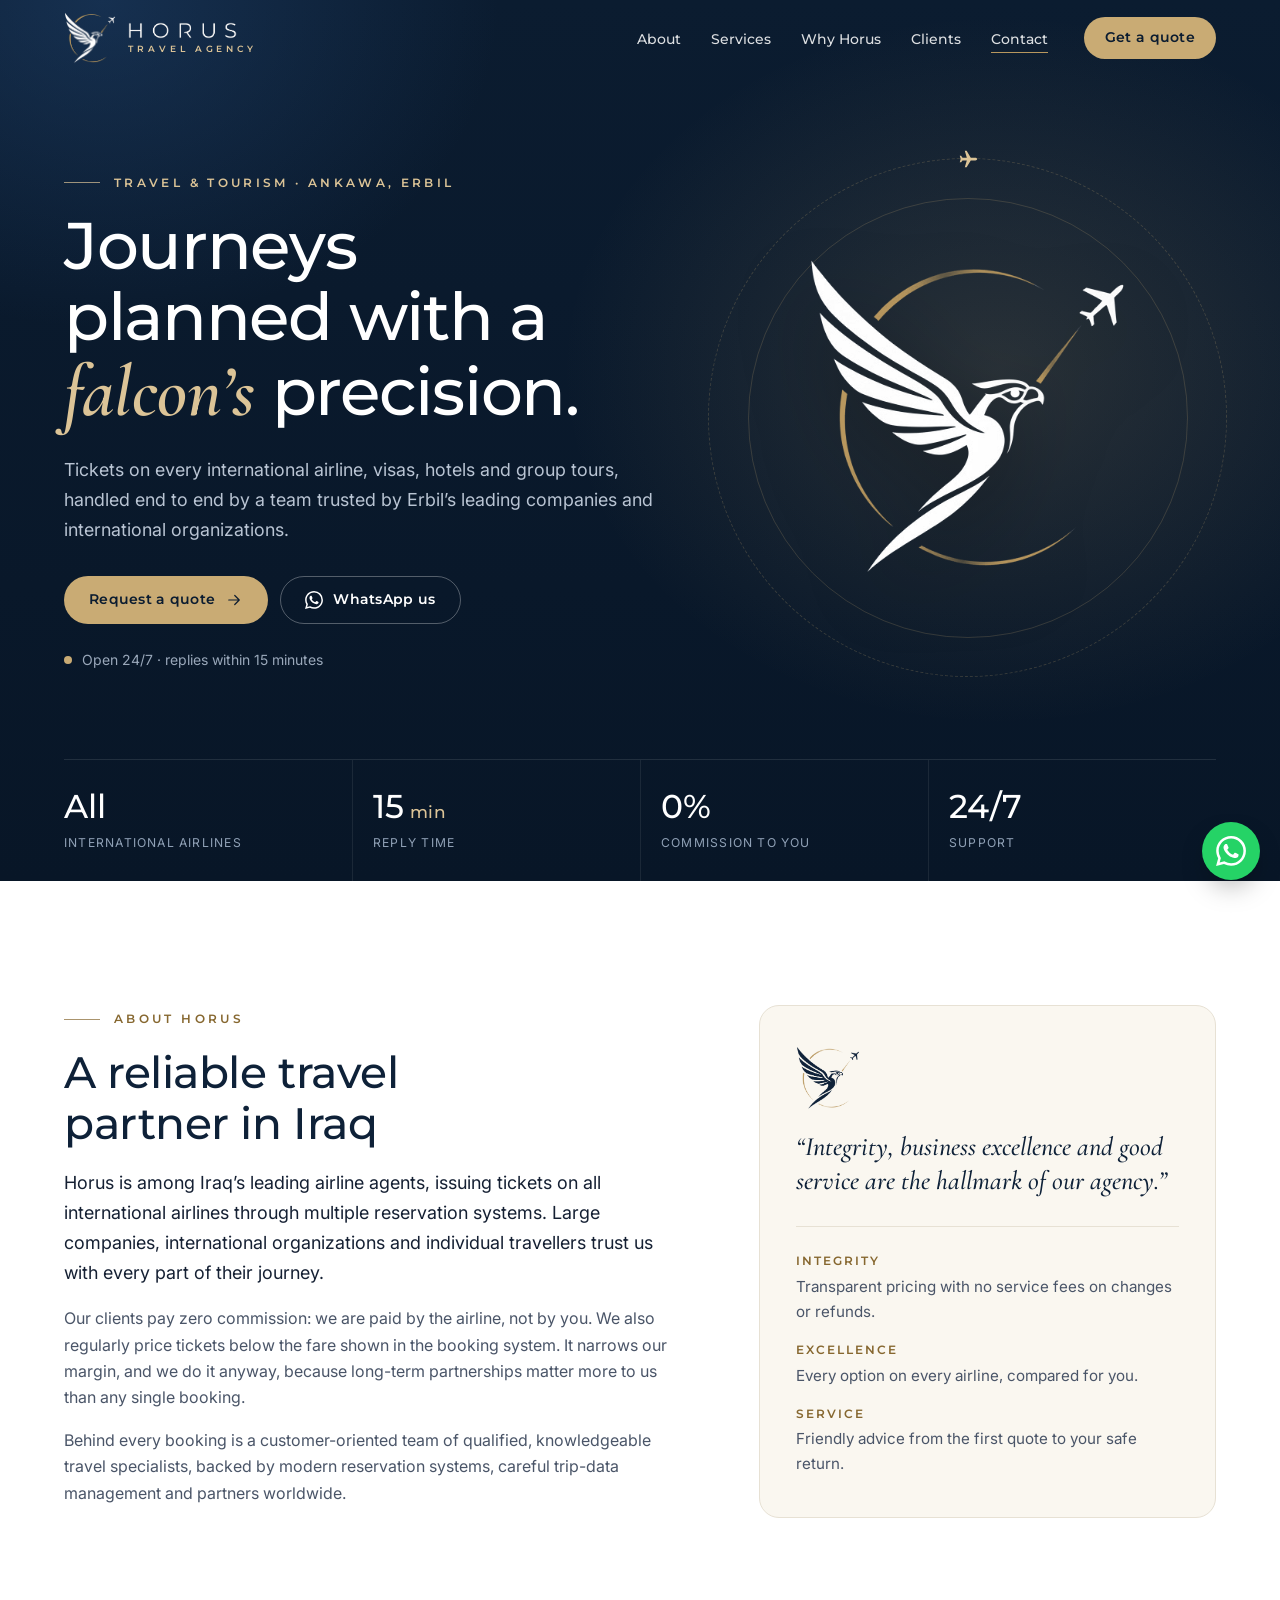
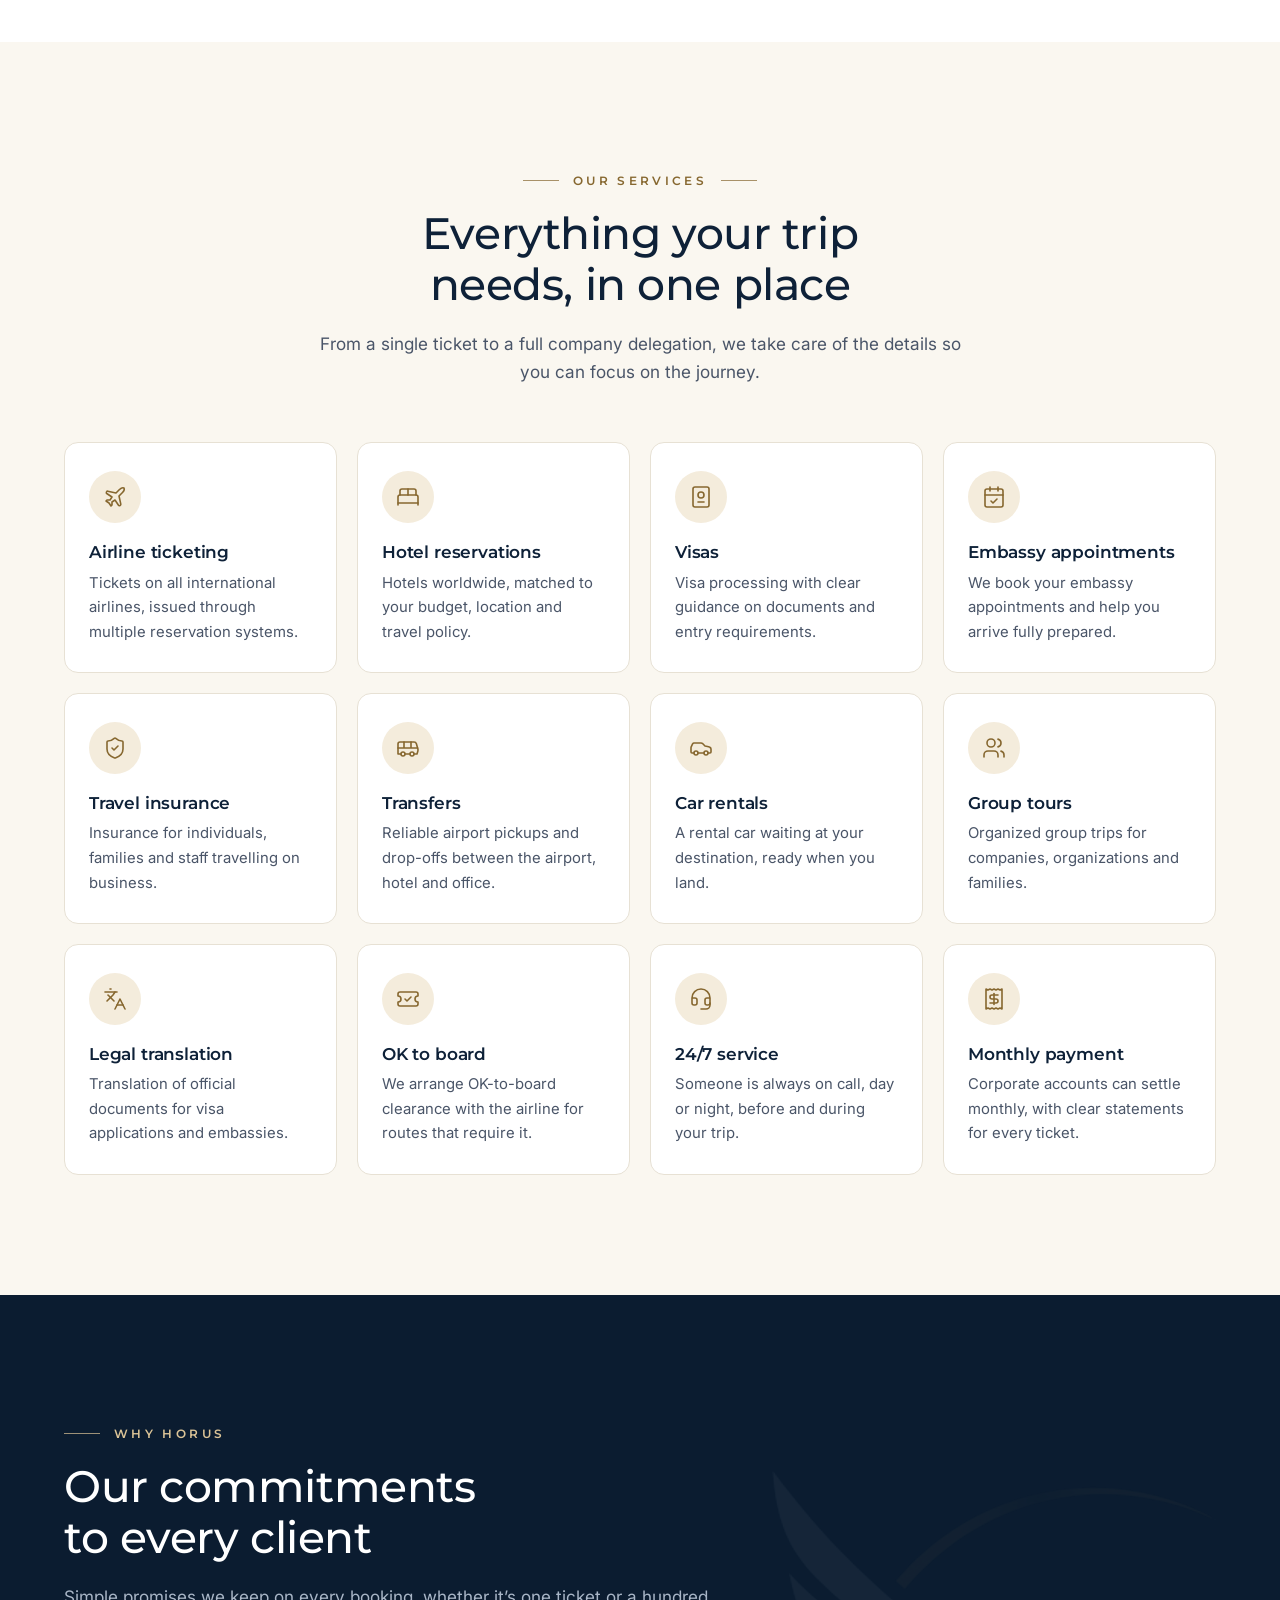
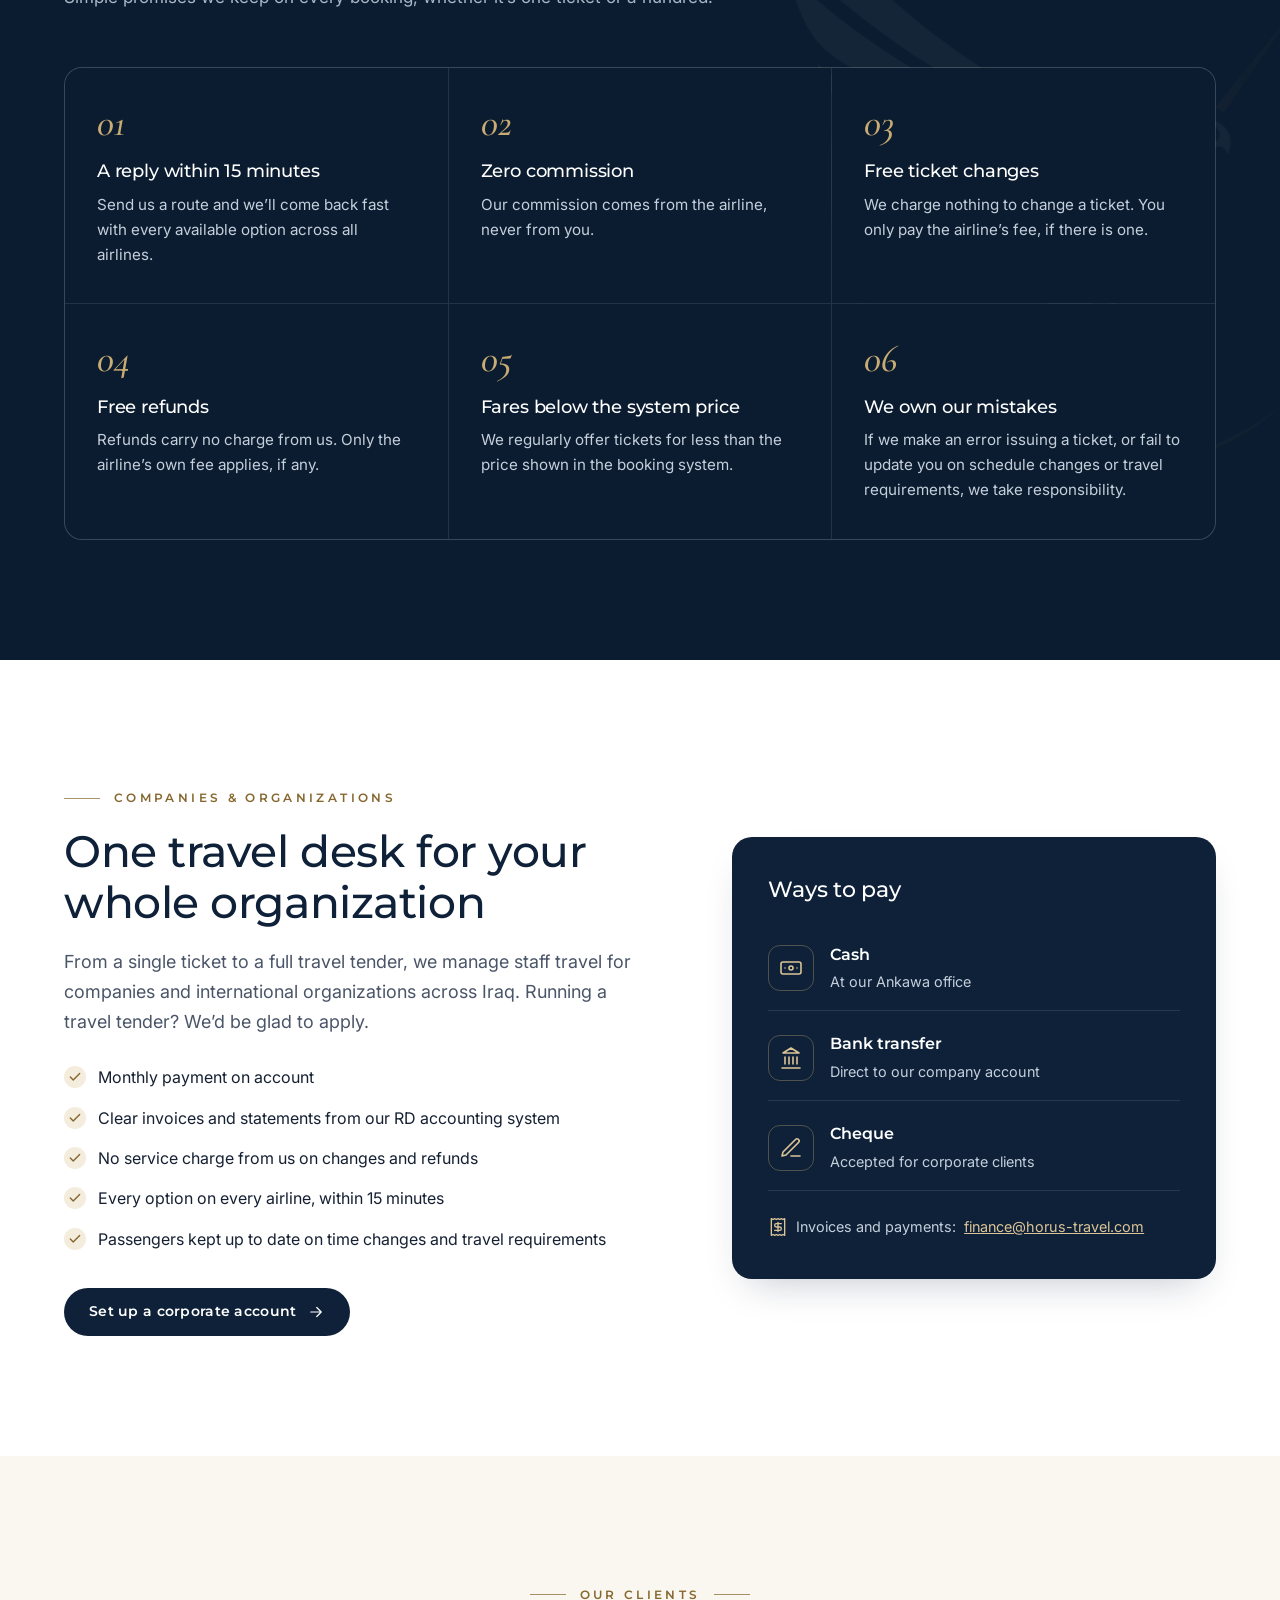
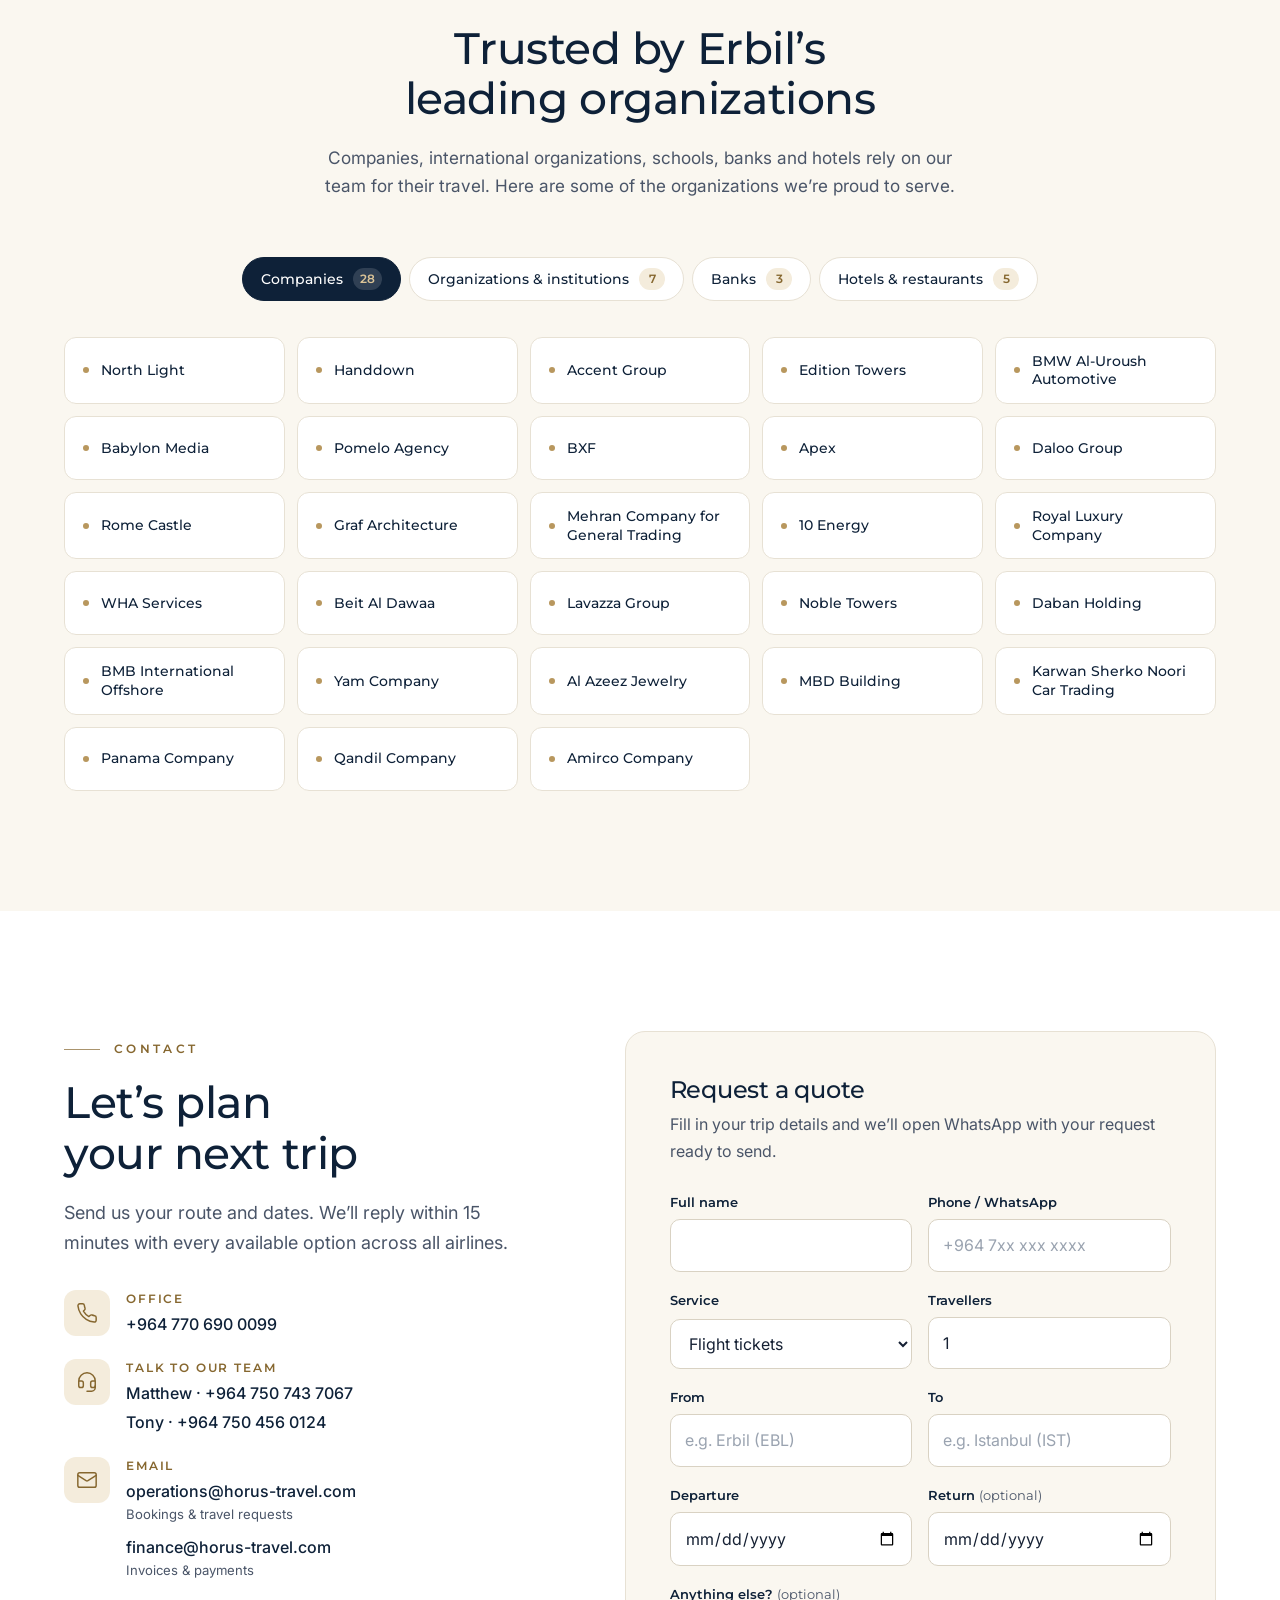
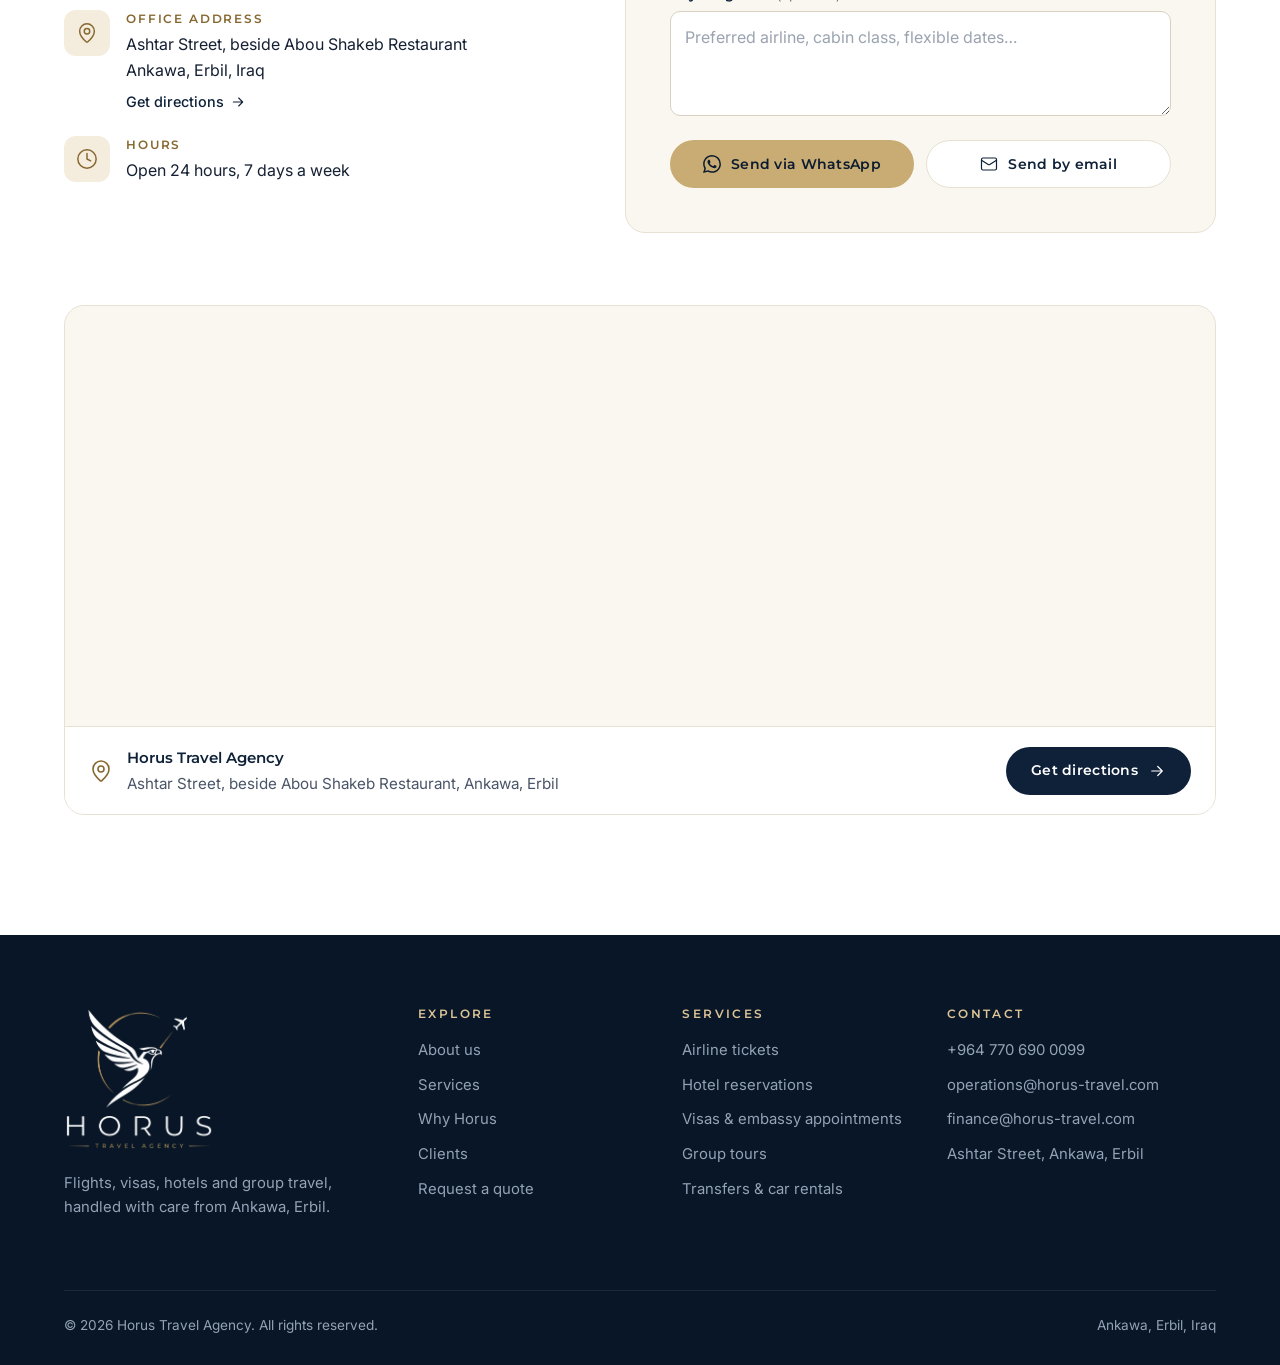
==== commit d4d311c0: "Update client list with new company names Co-Authored-By: Claude Opus 5.5 <noreply@anthropic.com>" ====
--- a/index.html
+++ b/index.html
@@ -342,96 +342,66 @@
         <div class="section-head center reveal">
           <p class="eyebrow">Our clients</p>
           <h2>Trusted by Erbil’s leading organizations</h2>
-          <p>International NGOs, energy companies, banks and hotels rely on our team for their travel. Here are some of the organizations we’re proud to serve.</p>
+          <p>Companies, international organizations, schools, banks and hotels rely on our team for their travel. Here are some of the organizations we’re proud to serve.</p>
         </div>
 
         <div class="tabs reveal" role="tablist" aria-label="Client categories">
-          <button class="tab" type="button" role="tab" id="tab-org" aria-controls="panel-org" aria-selected="true">Organizations &amp; NGOs <span class="count">18</span></button>
-          <button class="tab" type="button" role="tab" id="tab-co" aria-controls="panel-co" aria-selected="false" tabindex="-1">Companies <span class="count">47</span></button>
+          <button class="tab" type="button" role="tab" id="tab-co" aria-controls="panel-co" aria-selected="true">Companies <span class="count">28</span></button>
+          <button class="tab" type="button" role="tab" id="tab-org" aria-controls="panel-org" aria-selected="false" tabindex="-1">Organizations &amp; institutions <span class="count">7</span></button>
           <button class="tab" type="button" role="tab" id="tab-bank" aria-controls="panel-bank" aria-selected="false" tabindex="-1">Banks <span class="count">3</span></button>
-          <button class="tab" type="button" role="tab" id="tab-hosp" aria-controls="panel-hosp" aria-selected="false" tabindex="-1">Hotels &amp; restaurants <span class="count">10</span></button>
+          <button class="tab" type="button" role="tab" id="tab-hosp" aria-controls="panel-hosp" aria-selected="false" tabindex="-1">Hotels &amp; restaurants <span class="count">5</span></button>
+        </div>
+
+        <div class="tab-panel" id="panel-co" role="tabpanel" aria-labelledby="tab-co" tabindex="0">
+          <ul class="client-grid">
+            <li>North Light</li>
+            <li>Handdown</li>
+            <li>Accent Group</li>
+            <li>Edition Towers</li>
+            <li>BMW Al-Uroush Automotive</li>
+            <li>Babylon Media</li>
+            <li>Pomelo Agency</li>
+            <li>BXF</li>
+            <li>Apex</li>
+            <li>Daloo Group</li>
+            <li>Rome Castle</li>
+            <li>Graf Architecture</li>
+            <li>Mehran Company for General Trading</li>
+            <li>10 Energy</li>
+            <li>Royal Luxury Company</li>
+            <li>WHA Services</li>
+            <li>Beit Al Dawaa</li>
+            <li>Lavazza Group</li>
+            <li>Noble Towers</li>
+            <li>Daban Holding</li>
+            <li>BMB International Offshore</li>
+            <li>Yam Company</li>
+            <li>Al Azeez Jewelry</li>
+            <li>MBD Building</li>
+            <li>Karwan Sherko Noori Car Trading</li>
+            <li>Panama Company</li>
+            <li>Qandil Company</li>
+            <li>Amirco Company</li>
+          </ul>
         </div>
 
         <div class="tab-panel" id="panel-org" role="tabpanel" aria-labelledby="tab-org" tabindex="0">
           <ul class="client-grid">
-            <li>Oxfam</li>
-            <li>Save the Children</li>
-            <li>Handicap International</li>
-            <li>MAG International</li>
-            <li>Islamic Relief Iraq</li>
+            <li>SEED Foundation</li>
             <li>DanChurchAid</li>
-            <li>Polish Humanitarian Action (PAH)</li>
-            <li>Tearfund</li>
-            <li>DRC</li>
-            <li>Action for Humanity</li>
-            <li>Expertise France</li>
-            <li>La Chaîne de l’Espoir</li>
-            <li>AVSI</li>
-            <li>SEED Foundation</li>
-            <li>EMMA Organization</li>
-            <li>Ministry of Education</li>
-            <li>Seders International School</li>
-            <li>Assyrian Culture</li>
-          </ul>
-        </div>
-
-        <div class="tab-panel" id="panel-co" role="tabpanel" aria-labelledby="tab-co" tabindex="0">
-          <ul class="client-grid">
-            <li>Schlumberger Middle East SA</li>
-            <li>Kurd Neft</li>
-            <li>Lockhart Oil Field Services</li>
-            <li>Ascent Oil Co</li>
-            <li>National Petroleum Service Company (NPSC)</li>
-            <li>BMB International Offshore</li>
-            <li>Wha Company (Rosneft Iraq supplier)</li>
-            <li>Xerox</li>
-            <li>Lavazza Group</li>
-            <li>Transsion</li>
-            <li>Al Hayat Company (Pepsi)</li>
-            <li>Hamra Insurance Company</li>
-            <li>Dalo Group Companies</li>
-            <li>Dalta Group</li>
-            <li>Bakoor Group</li>
-            <li>Karawanchi Group</li>
-            <li>M and A Group</li>
-            <li>Salam Group</li>
-            <li>Yam Group</li>
-            <li>Mega Pharma</li>
-            <li>Direct Pharma</li>
-            <li>Glob Med</li>
-            <li>Tops Al Atkan Medicines &amp; Medical</li>
-            <li>Samabelade for Medicine &amp; Medical Supplies</li>
-            <li>Bait Al Dawaa</li>
-            <li>Life Support Team</li>
-            <li>Interno for General Contracting</li>
-            <li>Rome Castle Finishing &amp; Decoration</li>
-            <li>House Care</li>
-            <li>Sharanish Company</li>
-            <li>Al Anqood Company</li>
-            <li>Amir Co</li>
-            <li>Panama Company</li>
-            <li>Angona Company</li>
-            <li>Qandil Company</li>
-            <li>Al Madawi Company</li>
-            <li>Al Haydary Company</li>
-            <li>Sahl Al Hareer Company</li>
-            <li>Al-Uroush Automotive Trading Company</li>
-            <li>Lebanese American Service</li>
-            <li>Circle Displays</li>
-            <li>IFP Iraq</li>
-            <li>4Bridges</li>
-            <li>Food Hall Company</li>
-            <li>Farage Printing Company</li>
-            <li>Babylon Media Company</li>
-            <li>FNC</li>
+            <li>Armenian Consulate</li>
+            <li>Catholic University</li>
+            <li>CIS Erbil</li>
+            <li>Cedars International School</li>
+            <li>Life Support Team Hospital</li>
           </ul>
         </div>
 
         <div class="tab-panel" id="panel-bank" role="tabpanel" aria-labelledby="tab-bank" tabindex="0">
           <ul class="client-grid">
-            <li>Albaraka Bank</li>
-            <li>QNB</li>
+            <li>Mansour Bank</li>
             <li>Arabia Bank</li>
+            <li>Al Baraka Bank</li>
           </ul>
         </div>
 
@@ -439,14 +409,9 @@
           <ul class="client-grid">
             <li>Classy Hotel</li>
             <li>Ankawa Royal Hotel</li>
-            <li>Erbil Sun Hotel</li>
-            <li>Arches Restaurant &amp; Bar</li>
-            <li>Well Done Bowl</li>
-            <li>Mr Espresso</li>
-            <li>O Caffe</li>
-            <li>Branch Cafe</li>
-            <li>Noosh Café</li>
-            <li>Deja Vu</li>
+            <li>Ankawa Holiday Hotel</li>
+            <li>Sun Hotel</li>
+            <li>ABC Restaurant</li>
           </ul>
         </div>
       </div>
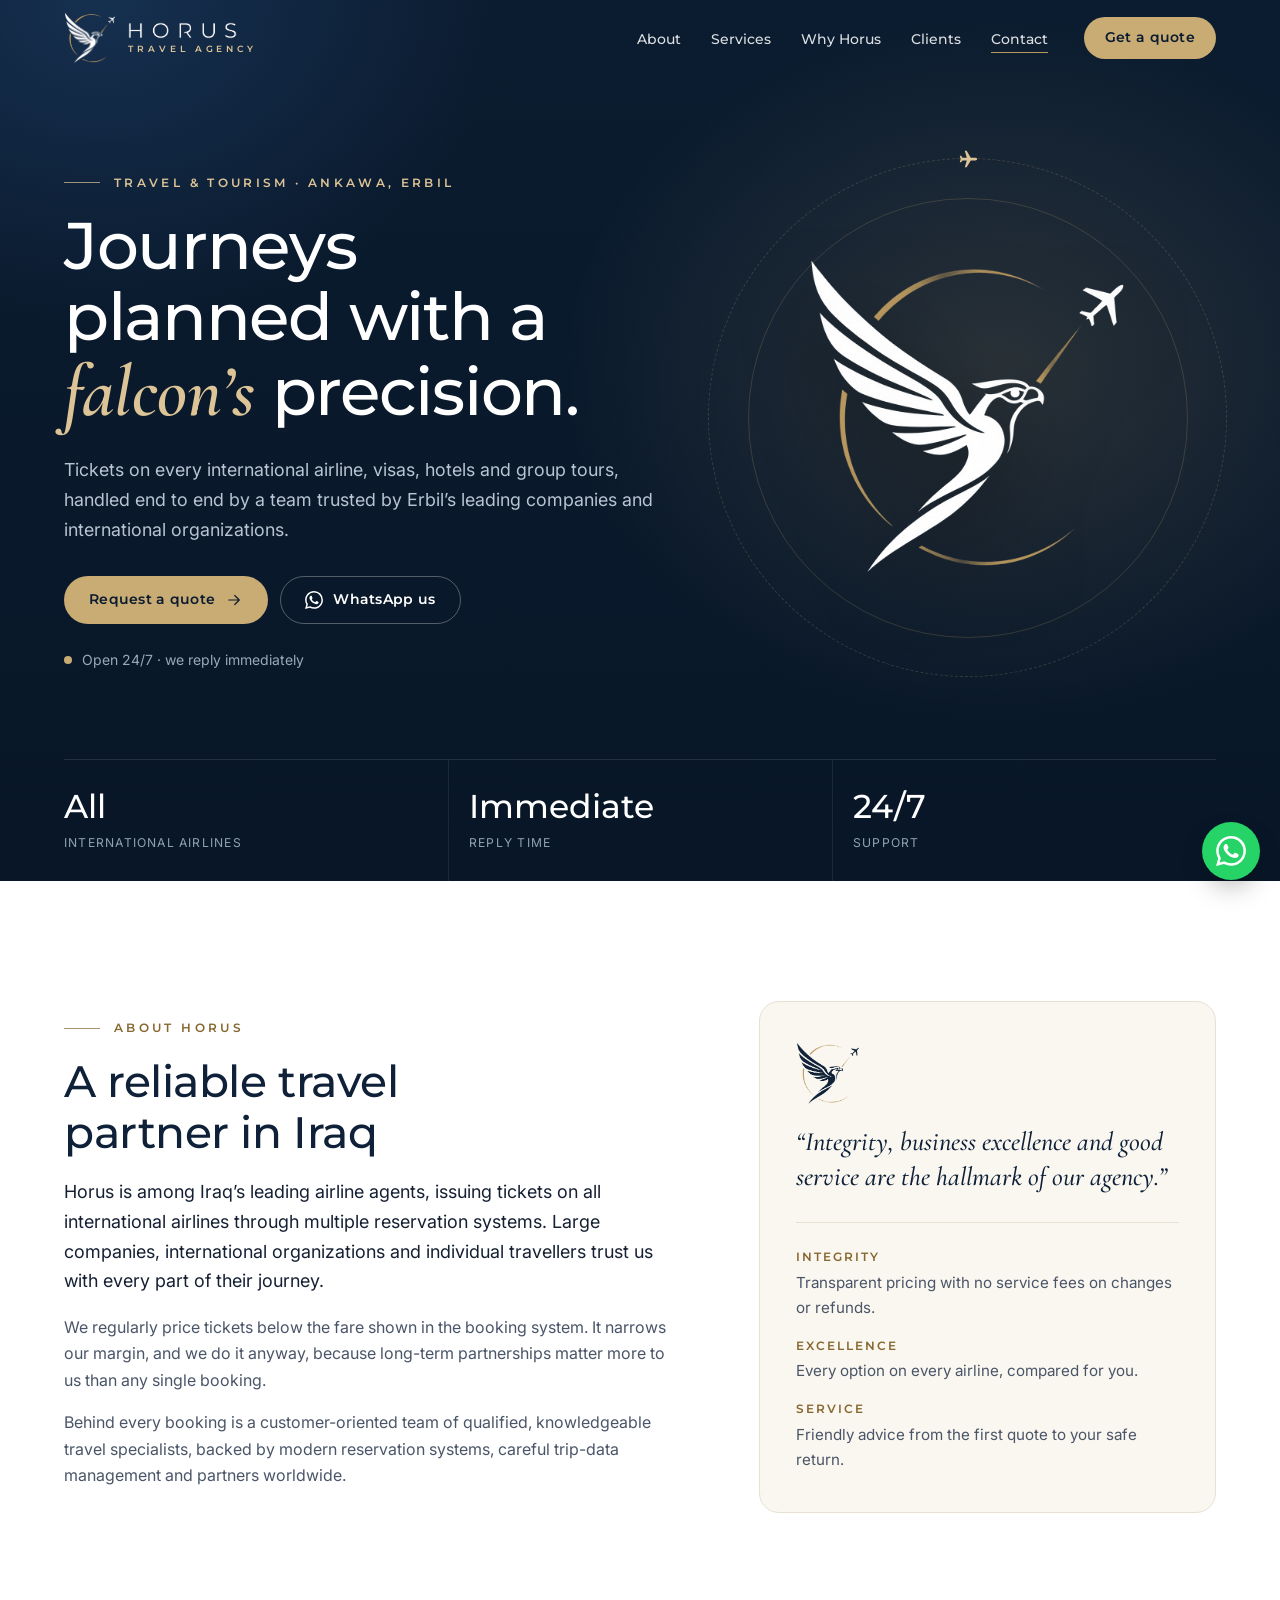
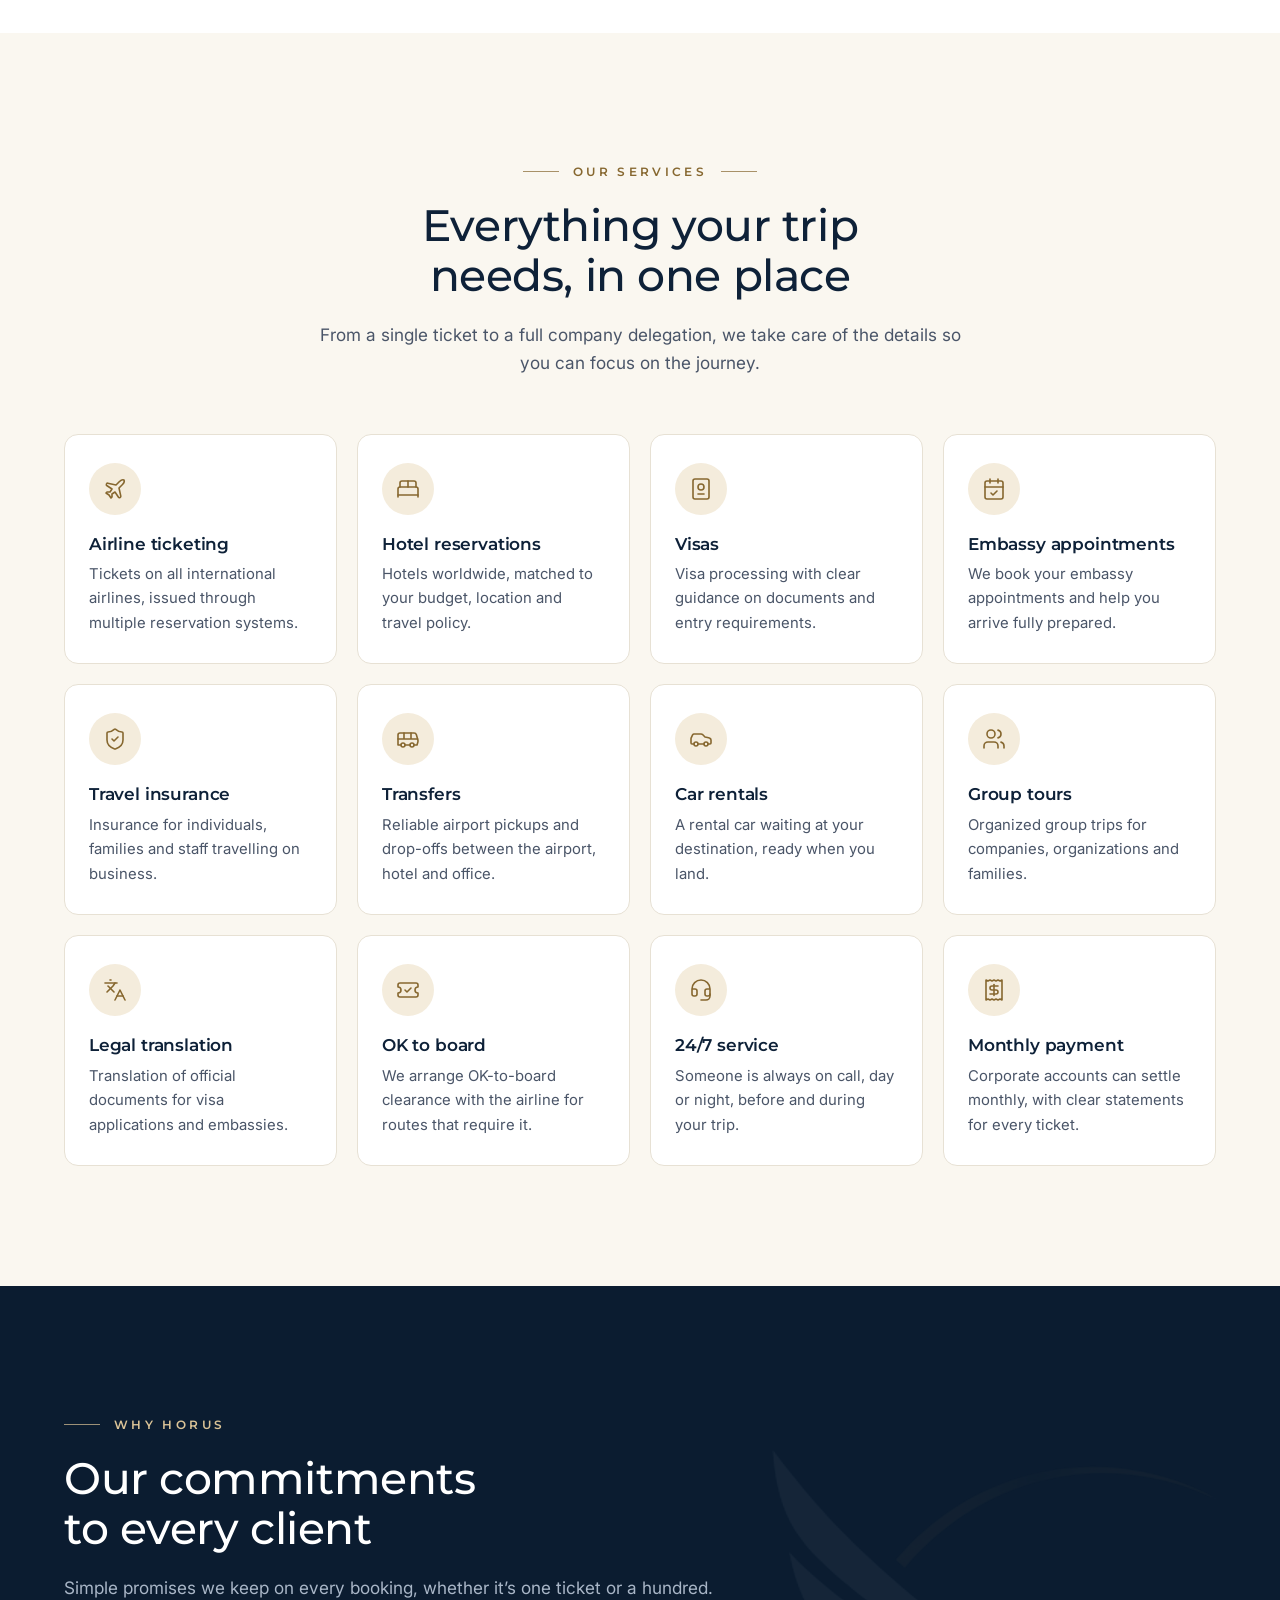
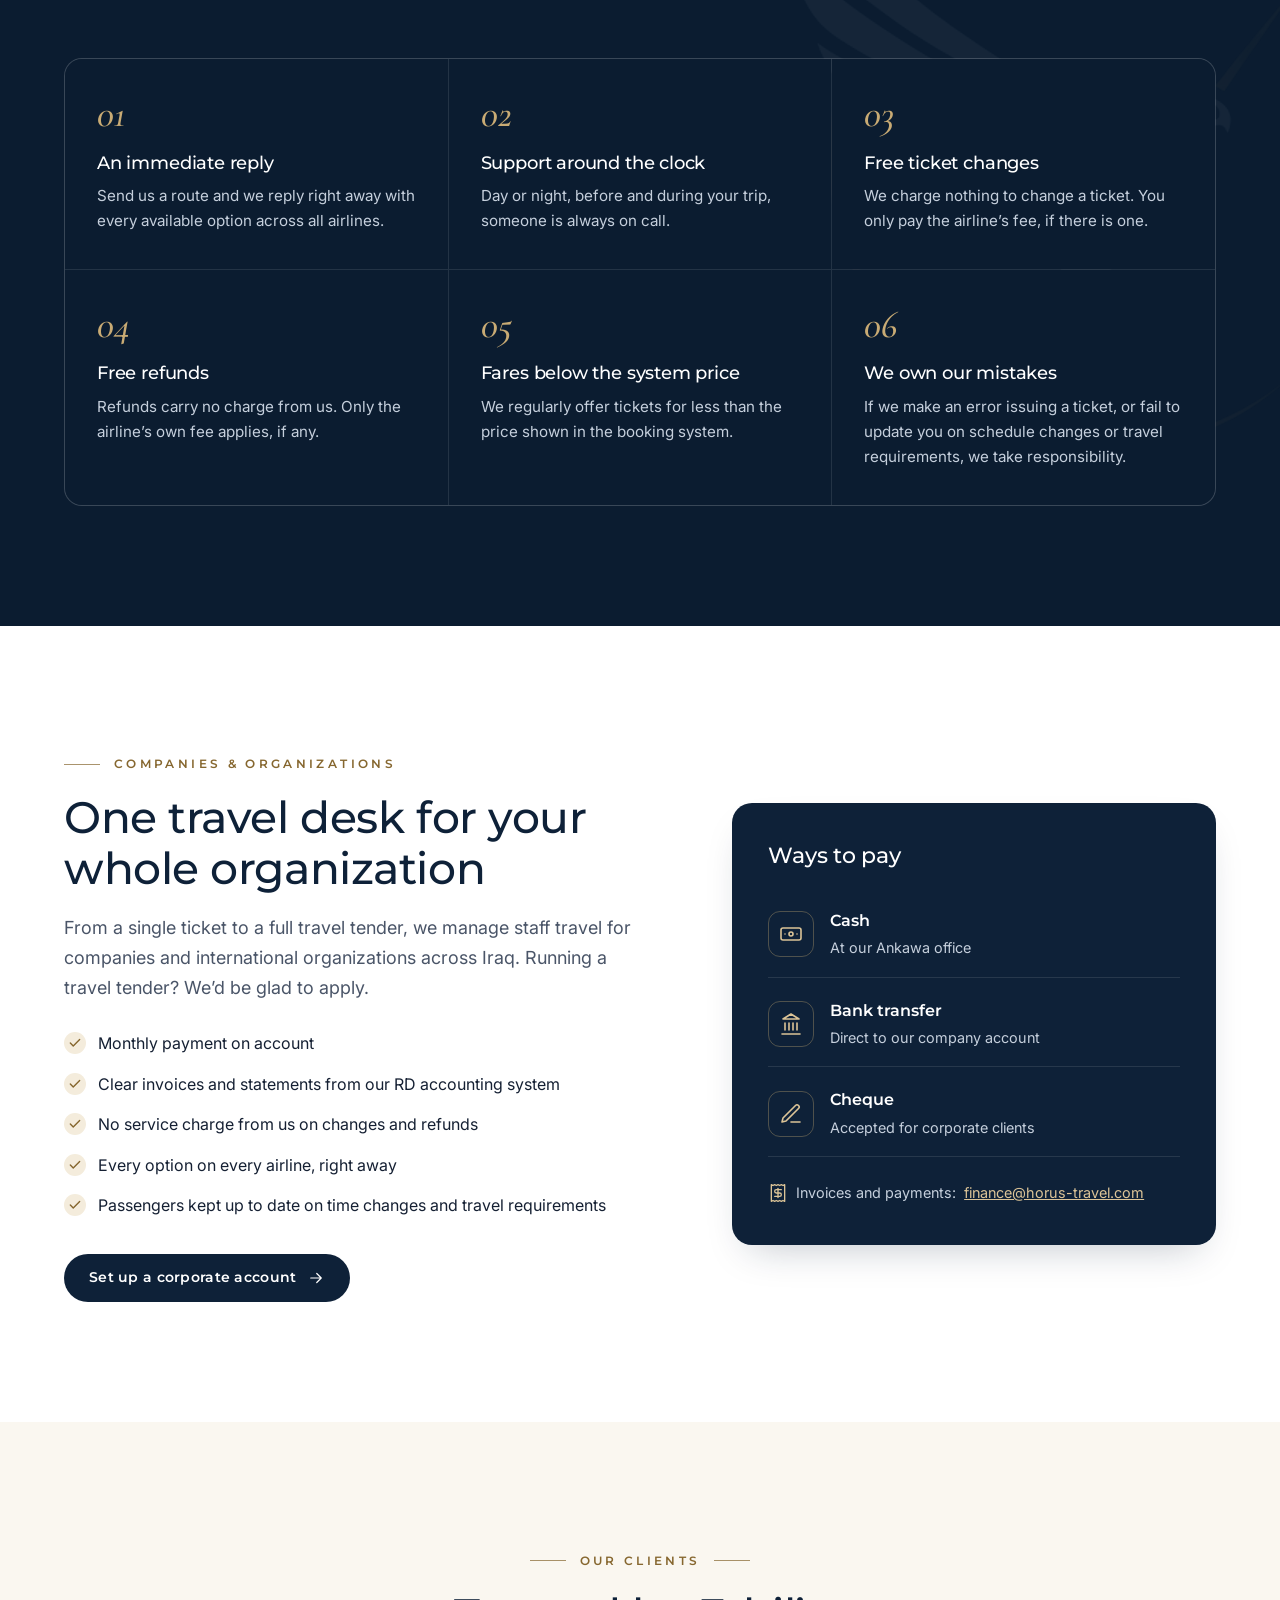
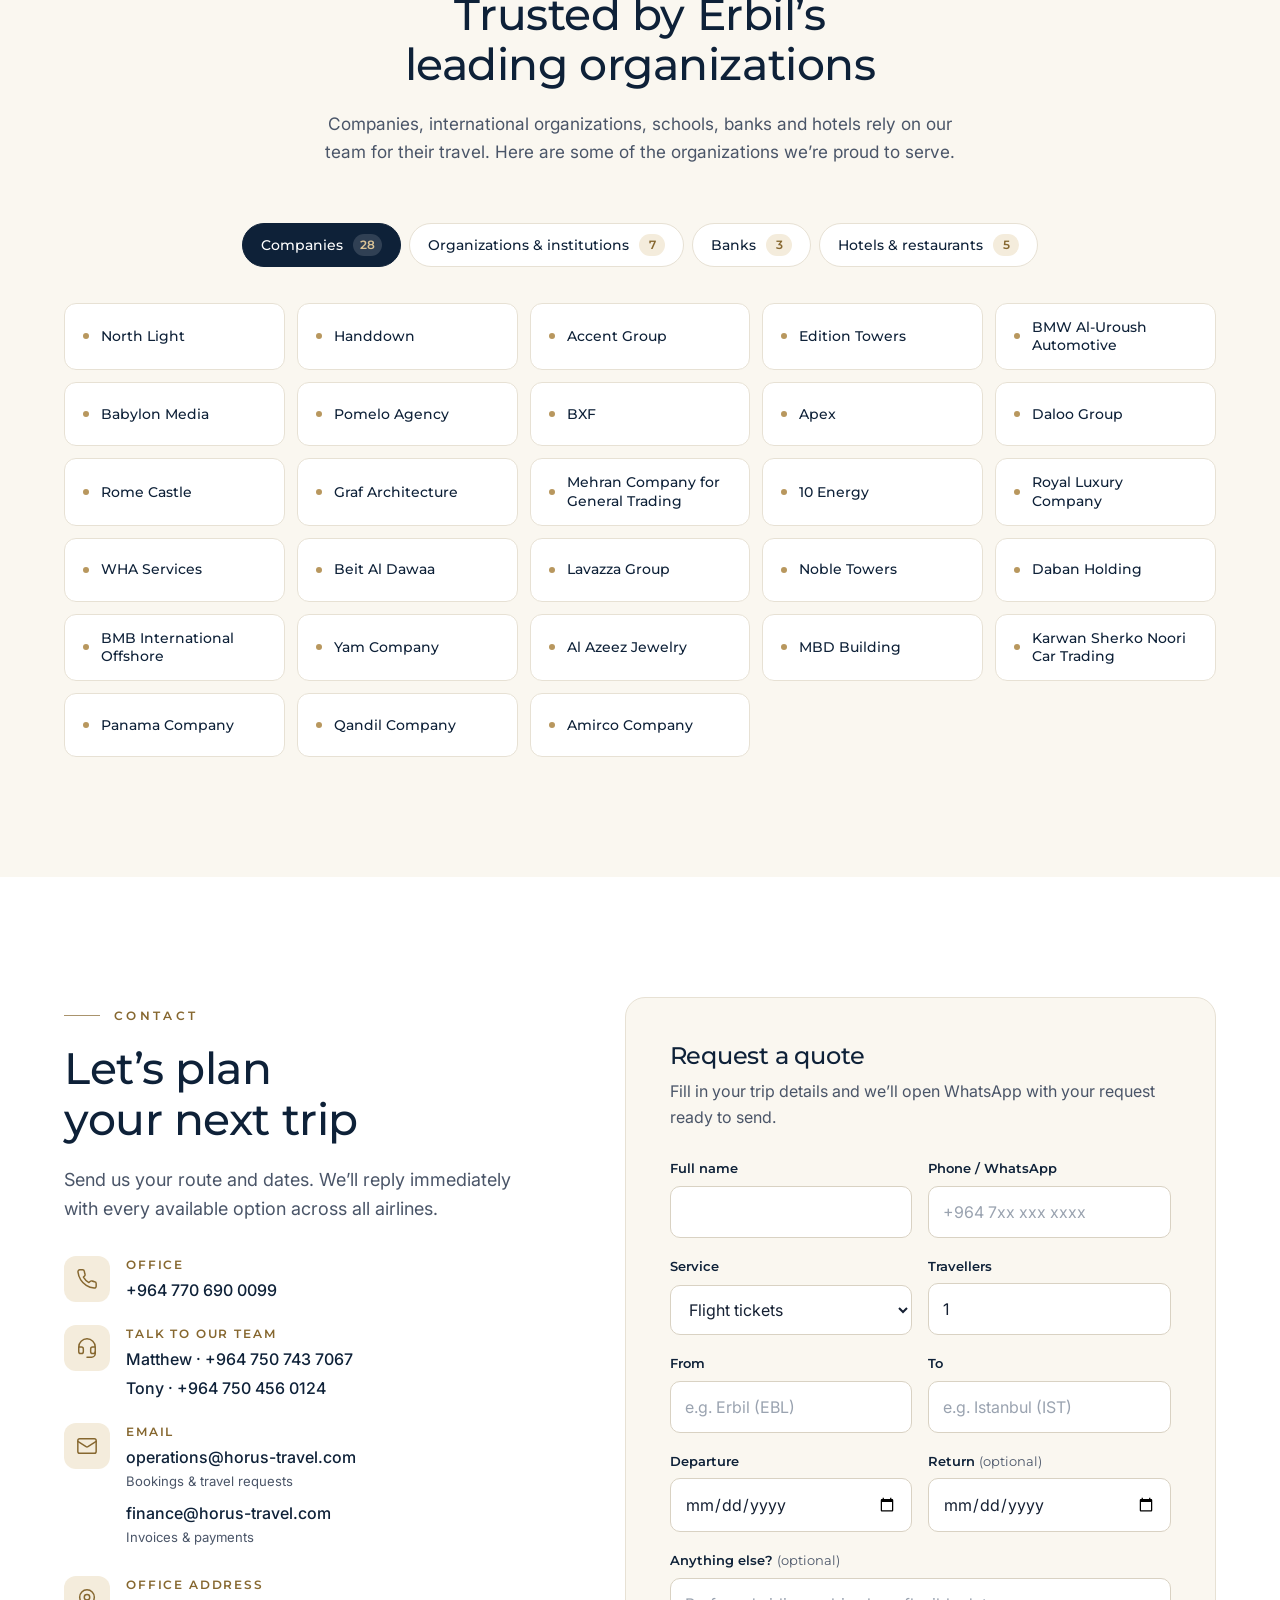
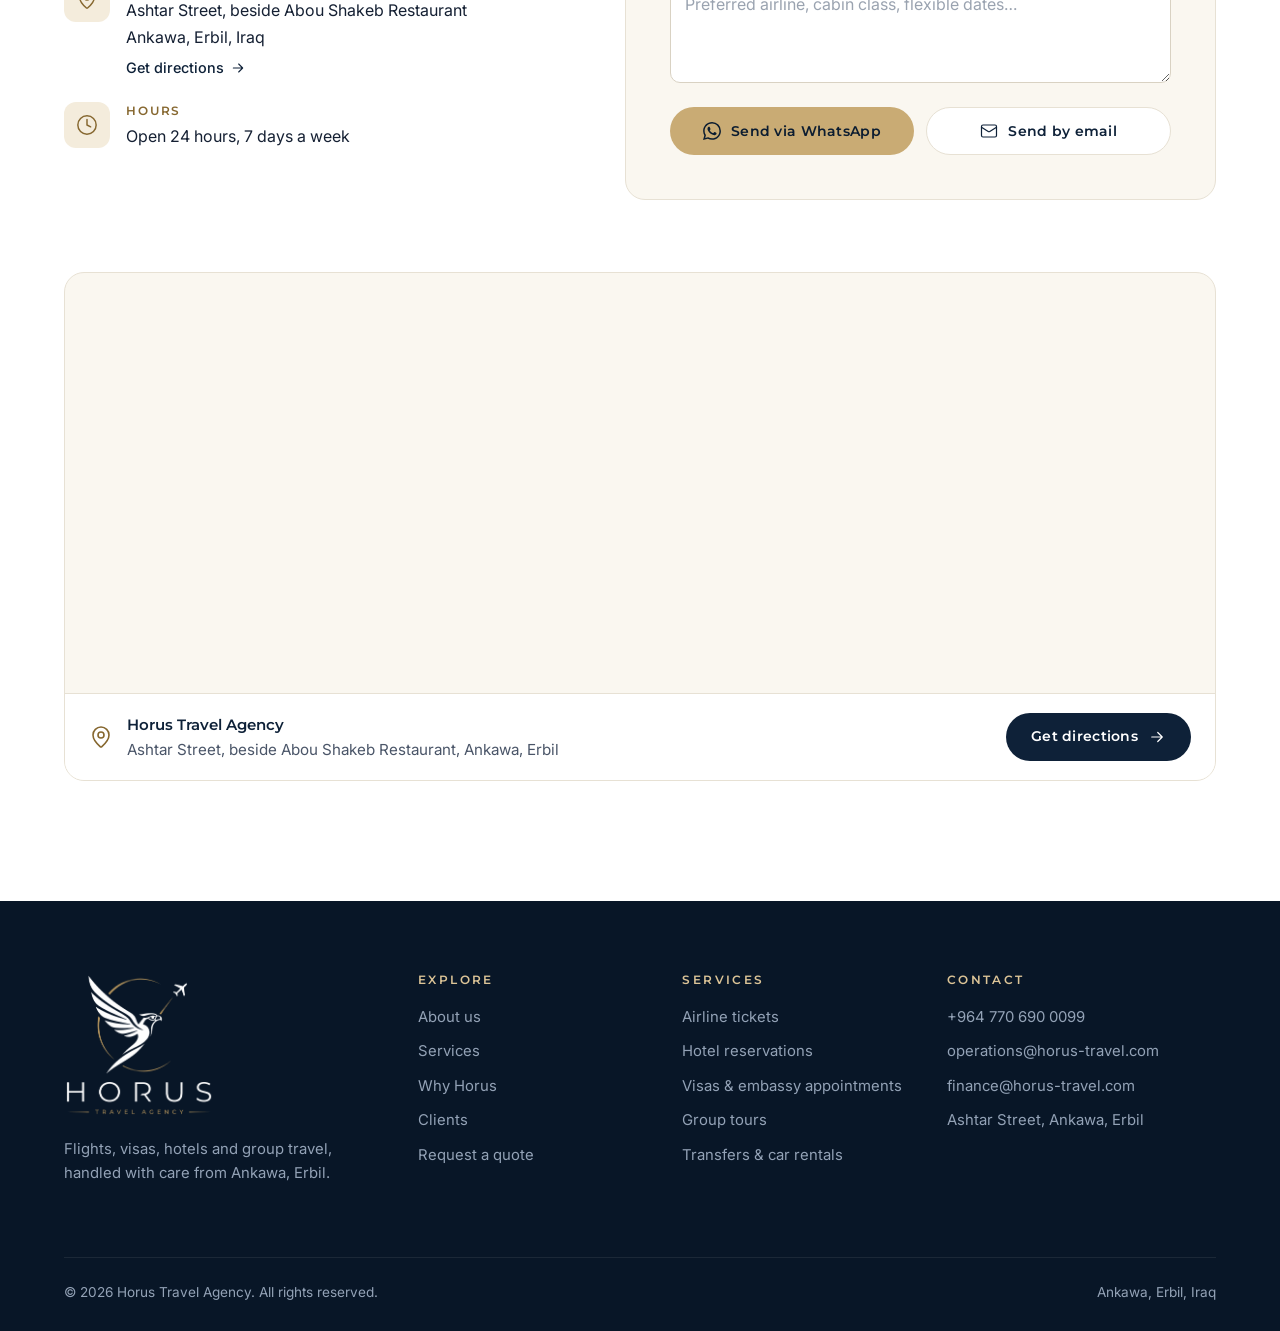
==== commit b9d608cb: "Change reply time to immediate and remove commission claims Co-Authored-By: Claude Opus 5.5 <noreply" ====
--- a/index.html
+++ b/index.html
@@ -4,14 +4,14 @@
   <meta charset="utf-8">
   <meta name="viewport" content="width=device-width, initial-scale=1">
   <title>Horus Travel Agency | Flights, Visas &amp; Hotels in Erbil</title>
-  <meta name="description" content="Horus Travel Agency in Ankawa, Erbil: tickets on all international airlines, visas, hotel reservations, group tours, transfers and 24/7 support. Zero commission and replies within 15 minutes.">
+  <meta name="description" content="Horus Travel Agency in Ankawa, Erbil: tickets on all international airlines, visas, hotel reservations, group tours, transfers and 24/7 support with immediate replies.">
   <meta name="theme-color" content="#0B1C30">
   <link rel="canonical" href="https://horus-travel.com/">
 
   <meta property="og:type" content="website">
   <meta property="og:site_name" content="Horus Travel Agency">
   <meta property="og:title" content="Horus Travel Agency | Erbil, Iraq">
-  <meta property="og:description" content="Tickets on all international airlines, visas, hotels and group tours. Zero commission, replies within 15 minutes, 24/7.">
+  <meta property="og:description" content="Tickets on all international airlines, visas, hotels and group tours. Immediate replies, 24/7.">
   <meta property="og:url" content="https://horus-travel.com/">
   <meta property="og:image" content="https://horus-travel.com/assets/og-image.jpg">
   <meta name="twitter:card" content="summary_large_image">
@@ -136,7 +136,7 @@
             <a class="btn btn-gold" href="#quote">Request a quote <svg class="icon"><use href="#i-arrow"/></svg></a>
             <a class="btn btn-ghost" href="https://wa.me/9647706900099" target="_blank" rel="noopener"><svg class="icon icon-fill"><use href="#i-whatsapp"/></svg> WhatsApp us</a>
           </div>
-          <p class="hero-note"><span class="pulse" aria-hidden="true"></span> Open 24/7 · replies within 15 minutes</p>
+          <p class="hero-note"><span class="pulse" aria-hidden="true"></span> Open 24/7 · we reply immediately</p>
         </div>
 
         <div class="hero-art" aria-hidden="true">
@@ -149,8 +149,7 @@
       <div class="container">
         <ul class="stats">
           <li><strong>All</strong><span>International airlines</span></li>
-          <li><strong>15<small> min</small></strong><span>Reply time</span></li>
-          <li><strong>0%</strong><span>Commission to you</span></li>
+          <li><strong>Immediate</strong><span>Reply time</span></li>
           <li><strong>24/7</strong><span>Support</span></li>
         </ul>
       </div>
@@ -163,7 +162,7 @@
           <p class="eyebrow">About Horus</p>
           <h2>A reliable travel partner in Iraq</h2>
           <p class="lead">Horus is among Iraq’s leading airline agents, issuing tickets on all international airlines through multiple reservation systems. Large companies, international organizations and individual travellers trust us with every part of their journey.</p>
-          <p>Our clients pay zero commission: we are paid by the airline, not by you. We also regularly price tickets below the fare shown in the booking system. It narrows our margin, and we do it anyway, because long-term partnerships matter more to us than any single booking.</p>
+          <p>We regularly price tickets below the fare shown in the booking system. It narrows our margin, and we do it anyway, because long-term partnerships matter more to us than any single booking.</p>
           <p>Behind every booking is a customer-oriented team of qualified, knowledgeable travel specialists, backed by modern reservation systems, careful trip-data management and partners worldwide.</p>
         </div>
 
@@ -266,13 +265,13 @@
         <ol class="why-grid stagger">
           <li class="why-item reveal">
             <span class="why-num">01</span>
-            <h3>A reply within 15 minutes</h3>
-            <p>Send us a route and we’ll come back fast with every available option across all airlines.</p>
+            <h3>An immediate reply</h3>
+            <p>Send us a route and we reply right away with every available option across all airlines.</p>
           </li>
           <li class="why-item reveal">
             <span class="why-num">02</span>
-            <h3>Zero commission</h3>
-            <p>Our commission comes from the airline, never from you.</p>
+            <h3>Support around the clock</h3>
+            <p>Day or night, before and during your trip, someone is always on call.</p>
           </li>
           <li class="why-item reveal">
             <span class="why-num">03</span>
@@ -309,7 +308,7 @@
             <li><svg class="icon"><use href="#i-check"/></svg>Monthly payment on account</li>
             <li><svg class="icon"><use href="#i-check"/></svg>Clear invoices and statements from our RD accounting system</li>
             <li><svg class="icon"><use href="#i-check"/></svg>No service charge from us on changes and refunds</li>
-            <li><svg class="icon"><use href="#i-check"/></svg>Every option on every airline, within 15 minutes</li>
+            <li><svg class="icon"><use href="#i-check"/></svg>Every option on every airline, right away</li>
             <li><svg class="icon"><use href="#i-check"/></svg>Passengers kept up to date on time changes and travel requirements</li>
           </ul>
           <a class="btn btn-navy" href="#contact">Set up a corporate account <svg class="icon"><use href="#i-arrow"/></svg></a>
@@ -423,7 +422,7 @@
         <div class="contact-info reveal">
           <p class="eyebrow">Contact</p>
           <h2>Let’s plan your next trip</h2>
-          <p class="lead">Send us your route and dates. We’ll reply within 15 minutes with every available option across all airlines.</p>
+          <p class="lead">Send us your route and dates. We’ll reply immediately with every available option across all airlines.</p>
 
           <ul class="contact-list">
             <li>
--- a/css/style.css
+++ b/css/style.css
@@ -369,7 +369,7 @@
 .stats {
   position: relative;
   display: grid;
-  grid-template-columns: repeat(4, 1fr);
+  grid-template-columns: repeat(3, 1fr);
   margin: clamp(56px, 7vw, 88px) 0 0;
   padding: 0;
   list-style: none;
@@ -394,6 +394,7 @@
   .stats { grid-template-columns: repeat(2, 1fr); }
   .stats li, .stats li:first-child { padding: 22px 0; border-left: 0; border-top: 1px solid rgba(255, 255, 255, .08); }
   .stats li:nth-child(1), .stats li:nth-child(2) { border-top: 0; }
+  .stats li:last-child { grid-column: 1 / -1; }
 }
 @media (max-width: 560px) {
   .hero-art { display: none; }
